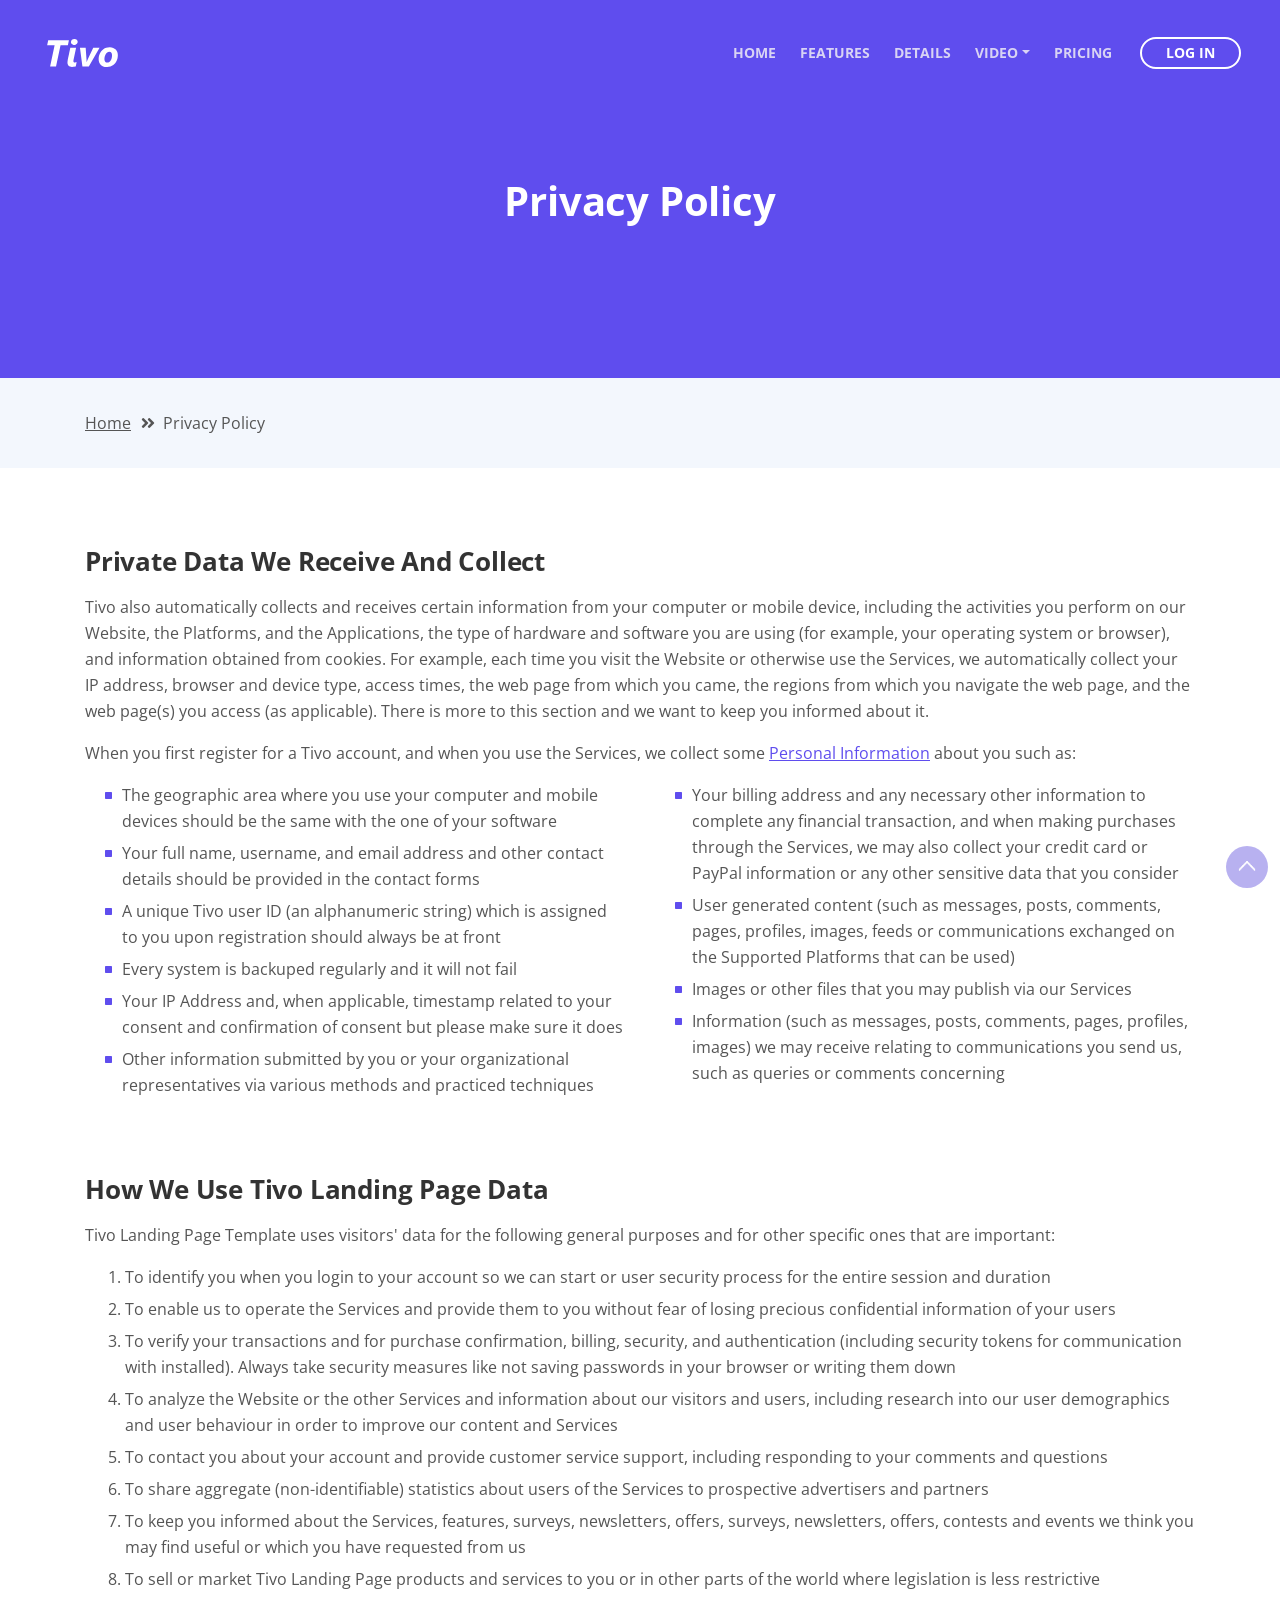
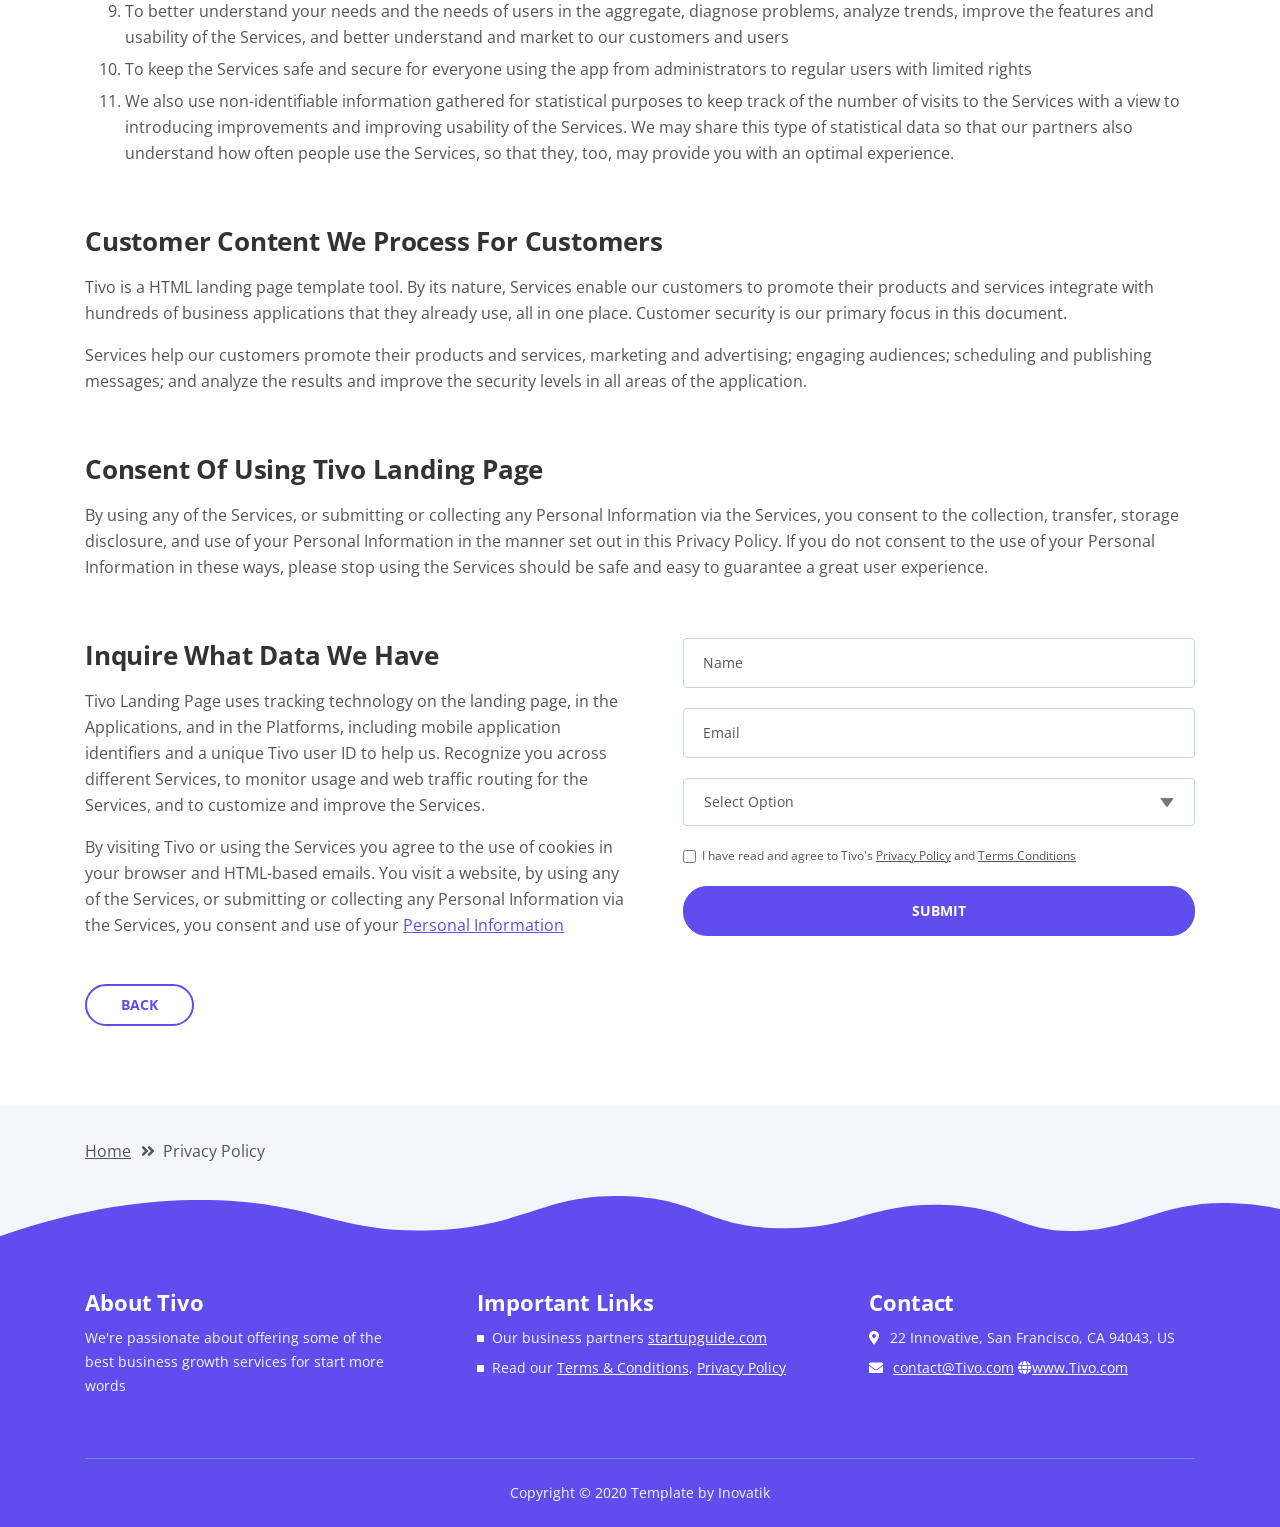
==== privacy-policy.html @ 785405b4 "download_18_12_2024_2" ====
<!DOCTYPE html>
<html lang="en">
<head>
    <meta charset="utf-8">
    <meta name="viewport" content="width=device-width, initial-scale=1, shrink-to-fit=no">
    
    <!-- SEO Meta Tags -->
    <meta name="description" content="Tivo is a HTML landing page template built with Bootstrap to help you crate engaging presentations for SaaS apps and convert visitors into users.">
    <meta name="author" content="Inovatik">

    <!-- OG Meta Tags to improve the way the post looks when you share the page on LinkedIn, Facebook, Google+ -->
	<meta property="og:site_name" content="" /> <!-- website name -->
	<meta property="og:site" content="" /> <!-- website link -->
	<meta property="og:title" content=""/> <!-- title shown in the actual shared post -->
	<meta property="og:description" content="" /> <!-- description shown in the actual shared post -->
	<meta property="og:image" content="" /> <!-- image link, make sure it's jpg -->
	<meta property="og:url" content="" /> <!-- where do you want your post to link to -->
	<meta property="og:type" content="article" />

    <!-- Website Title -->
    <title>Privacy Policy - Tivo - SaaS App HTML Landing Page Template</title>
    
    <!-- Styles -->
    <link href="https://fonts.googleapis.com/css?family=Open+Sans:400,400i,700&display=swap&subset=latin-ext" rel="stylesheet">
    <link href="css/bootstrap.css" rel="stylesheet">
    <link href="css/fontawesome-all.css" rel="stylesheet">
    <link href="css/swiper.css" rel="stylesheet">
	<link href="css/magnific-popup.css" rel="stylesheet">
	<link href="css/styles.css" rel="stylesheet">
	
	<!-- Favicon  -->
    <link rel="icon" href="images/favicon.png">
</head>
<body data-spy="scroll" data-target=".fixed-top">
    
    <!-- Preloader -->
	<div class="spinner-wrapper">
        <div class="spinner">
            <div class="bounce1"></div>
            <div class="bounce2"></div>
            <div class="bounce3"></div>
        </div>
    </div>
    <!-- end of preloader -->
    

    <!-- Navigation -->
    <nav class="navbar navbar-expand-lg navbar-dark navbar-custom fixed-top">
        <div class="container">

            <!-- Text Logo - Use this if you don't have a graphic logo -->
            <!-- <a class="navbar-brand logo-text page-scroll" href="index.html">Tivo</a> -->

            <!-- Image Logo -->
            <a class="navbar-brand logo-image" href="index.html"><img src="images/logo.svg" alt="alternative"></a> 
            
            <!-- Mobile Menu Toggle Button -->
            <button class="navbar-toggler" type="button" data-toggle="collapse" data-target="#navbarsExampleDefault" aria-controls="navbarsExampleDefault" aria-expanded="false" aria-label="Toggle navigation">
                <span class="navbar-toggler-awesome fas fa-bars"></span>
                <span class="navbar-toggler-awesome fas fa-times"></span>
            </button>
            <!-- end of mobile menu toggle button -->

            <div class="collapse navbar-collapse" id="navbarsExampleDefault">
                <ul class="navbar-nav ml-auto">
                    <li class="nav-item">
                        <a class="nav-link page-scroll" href="index.html#header">HOME <span class="sr-only">(current)</span></a>
                    </li>
                    <li class="nav-item">
                        <a class="nav-link page-scroll" href="index.html#features">FEATURES</a>
                    </li>
                    <li class="nav-item">
                        <a class="nav-link page-scroll" href="index.html#details">DETAILS</a>
                    </li>

                    <!-- Dropdown Menu -->          
                    <li class="nav-item dropdown">
                        <a class="nav-link dropdown-toggle page-scroll" href="index.html#video" id="navbarDropdown" role="button" aria-haspopup="true" aria-expanded="false">VIDEO</a>
                        <div class="dropdown-menu" aria-labelledby="navbarDropdown">
                            <a class="dropdown-item" href="article-details.html"><span class="item-text">ARTICLE DETAILS</span></a>
                            <div class="dropdown-items-divide-hr"></div>
                            <a class="dropdown-item" href="terms-conditions.html"><span class="item-text">TERMS CONDITIONS</span></a>
                            <div class="dropdown-items-divide-hr"></div>
                            <a class="dropdown-item" href="privacy-policy.html"><span class="item-text">PRIVACY POLICY</span></a>
                        </div>
                    </li>
                    <!-- end of dropdown menu -->

                    <li class="nav-item">
                        <a class="nav-link page-scroll" href="index.html#pricing">PRICING</a>
                    </li>
                </ul>
                <span class="nav-item">
                    <a class="btn-outline-sm" href="log-in.html">LOG IN</a>
                </span>
            </div>
        </div> <!-- end of container -->
    </nav> <!-- end of navbar -->
    <!-- end of navigation -->


    <!-- Header -->
    <header id="header" class="ex-header">
        <div class="container">
            <div class="row">
                <div class="col-md-12">
                    <h1>Privacy Policy</h1>
                </div> <!-- end of col -->
            </div> <!-- end of row -->
        </div> <!-- end of container -->
    </header> <!-- end of ex-header -->
    <!-- end of header -->


    <!-- Breadcrumbs -->
    <div class="ex-basic-1">
        <div class="container">
            <div class="row">
                <div class="col-lg-12">
                    <div class="breadcrumbs">
                        <a href="index.html">Home</a><i class="fa fa-angle-double-right"></i><span>Privacy Policy</span>
                    </div> <!-- end of breadcrumbs -->
                </div> <!-- end of col -->
            </div> <!-- end of row -->
        </div> <!-- end of container -->
    </div> <!-- end of ex-basic-1 -->
    <!-- end of breadcrumbs -->


    <!-- Privacy Content -->
    <div class="ex-basic-2">
        <div class="container">
            <div class="row">
                <div class="col-lg-12">
                    <div class="text-container">
                        <h3>Private Data We Receive And Collect</h3>
                        <p>Tivo also automatically collects and receives certain information from your computer or mobile device, including the activities you perform on our Website, the Platforms, and the Applications, the type of hardware and software you are using (for example, your operating system or browser), and information obtained from cookies. For example, each time you visit the Website or otherwise use the Services, we automatically collect your IP address, browser and device type, access times, the web page from which you came, the regions from which you navigate the web page, and the web page(s) you access (as applicable). There is more to this section and we want to keep you informed about it.</p>
                        <p>When you first register for a Tivo account, and when you use the Services, we collect some <a class="blue" href="#your-link">Personal Information</a> about you such as:</p>
                        <div class="row">
                            <div class="col-md-6">
                                <ul class="list-unstyled li-space-lg indent">
                                    <li class="media">
                                        <i class="fas fa-square"></i>
                                        <div class="media-body">The geographic area where you use your computer and mobile devices should be the same with the one of your software</div>
                                    </li>
                                    <li class="media">
                                        <i class="fas fa-square"></i>
                                        <div class="media-body">Your full name, username, and email address and other contact details should be provided in the contact forms</div>
                                    </li>
                                    <li class="media">
                                        <i class="fas fa-square"></i>
                                        <div class="media-body">A unique Tivo user ID (an alphanumeric string) which is assigned to you upon registration should always be at front</div>
                                    </li>
                                    <li class="media">
                                        <i class="fas fa-square"></i>
                                        <div class="media-body">Every system is backuped regularly and it will not fail</div>
                                    </li>
                                    <li class="media">
                                        <i class="fas fa-square"></i>
                                        <div class="media-body">Your IP Address and, when applicable, timestamp related to your consent and confirmation of consent but please make sure it does</div>
                                    </li>
                                    <li class="media">
                                        <i class="fas fa-square"></i>
                                        <div class="media-body">Other information submitted by you or your organizational representatives via various methods and practiced techniques</div>
                                    </li>
                                </ul>
                            </div> <!-- end of col -->

                            <div class="col-md-6">
                                <ul class="list-unstyled li-space-lg indent">
                                    <li class="media">
                                        <i class="fas fa-square"></i>
                                        <div class="media-body">Your billing address and any necessary other information to complete any financial transaction, and when making purchases through the Services, we may also collect your credit card or PayPal information or any other sensitive data that you consider</div>
                                    </li>
                                    <li class="media">
                                        <i class="fas fa-square"></i>
                                        <div class="media-body">User generated content (such as messages, posts, comments, pages, profiles, images, feeds or communications exchanged on the Supported Platforms that can be used)</div>
                                    </li>
                                    <li class="media">
                                        <i class="fas fa-square"></i>
                                        <div class="media-body">Images or other files that you may publish via our Services</div>
                                    </li>
                                    <li class="media">
                                        <i class="fas fa-square"></i>
                                        <div class="media-body">Information (such as messages, posts, comments, pages, profiles, images) we may receive relating to communications you send us, such as queries or comments concerning</div>
                                    </li>
                                </ul>
                            </div> <!-- end of col -->
                        </div> <!-- end of row -->
                    </div> <!-- end of text-container-->
                    
                    <div class="text-container">
                        <h3>How We Use Tivo Landing Page Data</h3>
                        <p>Tivo Landing Page Template uses visitors' data for the following general purposes and for other specific ones that are important:</p>
                        <ol class="li-space-lg">
                            <li>To identify you when you login to your account so we can start or user security process for the entire session and duration</li>
                            <li>To enable us to operate the Services and provide them to you without fear of losing precious confidential information of your users</li>
                            <li>To verify your transactions and for purchase confirmation, billing, security, and authentication (including security tokens for communication with installed). Always take security measures like not saving passwords in your browser or writing them down</li>
                            <li>To analyze the Website or the other Services and information about our visitors and users, including research into our user demographics and user behaviour in order to improve our content and Services</li>
                            <li>To contact you about your account and provide customer service support, including responding to your comments and questions</li>
                            <li>To share aggregate (non-identifiable) statistics about users of the Services to prospective advertisers and partners</li>
                            <li>To keep you informed about the Services, features, surveys, newsletters, offers, surveys, newsletters, offers, contests and events we think you may find useful or which you have requested from us</li>
                            <li>To sell or market Tivo Landing Page products and services to you or in other parts of the world where legislation is less restrictive</li>
                            <li>To better understand your needs and the needs of users in the aggregate, diagnose problems, analyze trends, improve the features and usability of the Services, and better understand and market to our customers and users</li>
                            <li>To keep the Services safe and secure for everyone using the app from administrators to regular users with limited rights</li>
                            <li>We also use non-identifiable information gathered for statistical purposes to keep track of the number of visits to the Services with a view to introducing improvements and improving usability of the Services. We may share this type of statistical data so that our partners also understand how often people use the Services, so that they, too, may provide you with an optimal experience.</li>
                        </ol>
                    </div> <!-- end of text-container -->

                    <div class="text-container">
                        <h3>Customer Content We Process For Customers</h3>
                        <p>Tivo is a HTML landing page template tool. By its nature, Services enable our customers to promote their products and services integrate with hundreds of business applications that they already use, all in one place. Customer security is our primary focus in this document.</p>
                        <p>Services help our customers promote their products and services, marketing and advertising; engaging audiences; scheduling and publishing messages; and analyze the results and improve the security levels in all areas of the application.</p>
                    </div> <!-- end of text container -->

                    <div class="text-container">
                        <h3>Consent Of Using Tivo Landing Page</h3>
					    <p>By using any of the Services, or submitting or collecting any Personal Information via the Services, you consent to the collection, transfer, storage disclosure, and use of your Personal Information in the manner set out in this Privacy Policy. If you do not consent to the use of your Personal Information in these ways, please stop using the Services should be safe and easy to guarantee a great user experience.</p>
                    </div> <!-- end of text-container -->
                                       
                    <div class="row">
                        <div class="col-md-6">
                            <div class="text-container last">
                                <h3>Inquire What Data We Have</h3>
                                <p>Tivo Landing Page uses tracking technology on the landing page, in the Applications, and in the Platforms, including mobile application identifiers and a unique Tivo user ID to help us. Recognize you across different Services, to monitor usage and web traffic routing for the Services, and to customize and improve the Services.</p>
                                <p>By visiting Tivo or using the Services you agree to the use of cookies in your browser and HTML-based emails. You visit a website, by using any of the Services, or submitting or collecting any Personal Information via the Services, you consent and use of your <a class="blue" href="#your-link">Personal Information</a></p>
                            </div> <!-- end of text container -->
                        </div> <!-- end of col-->
                        <div class="col-md-6">

                            <!-- Privacy Form -->
                            <div class="form-container">
                                <form id="privacyForm" data-toggle="validator" data-focus="false">
                                    <div class="form-group">
                                        <input type="text" class="form-control-input" id="pname" required>
                                        <label class="label-control" for="pname">Name</label>
                                        <div class="help-block with-errors"></div>
                                    </div>
                                    <div class="form-group">
                                        <input type="email" class="form-control-input" id="pemail" required>
                                        <label class="label-control" for="pemail">Email</label>
                                        <div class="help-block with-errors"></div>
                                    </div>
                                    <div class="form-group">
                                        <select class="form-control-select" id="pselect" required>
                                            <option class="select-option" value="" disabled selected>Select Option</option>
                                            <option class="select-option" value="Delete data">Delete my data</option>
                                            <option class="select-option" value="Show me data">Show me my data</option>
                                        </select>
                                        <div class="help-block with-errors"></div>
                                    </div>
                                    <div class="form-group checkbox">
                                        <input type="checkbox" id="pterms" value="Agreed-to-Terms" required>I have read and agree to Tivo's <a href="privacy-policy.html">Privacy Policy</a> and <a href="terms-conditions.html">Terms Conditions</a>
                                        <div class="help-block with-errors"></div>
                                    </div>
                                    <div class="form-group">
                                        <button type="submit" class="form-control-submit-button">SUBMIT</button>
                                    </div>
                                    <div class="form-message">
                                        <div id="pmsgSubmit" class="h3 text-center hidden"></div>
                                    </div>
                                </form>
                            </div> <!-- end of form container -->
                            <!-- end of privacy form -->

                        </div> <!-- end of col--> 
                    </div> <!-- end of row -->
                    <a class="btn-outline-reg" href="index.html">BACK</a>
                </div> <!-- end of col-->
            </div> <!-- end of row -->
        </div> <!-- end of container -->
    </div> <!-- end of ex-basic-2 -->
    <!-- end of privacy content -->


    <!-- Breadcrumbs -->
    <div class="ex-basic-1">
        <div class="container">
            <div class="row">
                <div class="col-lg-12">
                    <div class="breadcrumbs">
                        <a href="index.html">Home</a><i class="fa fa-angle-double-right"></i><span>Privacy Policy</span>
                    </div> <!-- end of breadcrumbs -->
                </div> <!-- end of col -->
            </div> <!-- end of row -->
        </div> <!-- end of container -->
    </div> <!-- end of ex-basic-1 -->
    <!-- end of breadcrumbs -->

    
    <!-- Footer -->
    <svg class="ex-footer-frame" data-name="Layer 2" xmlns="http://www.w3.org/2000/svg" preserveAspectRatio="none" viewBox="0 0 1920 79"><defs><style>.cls-2{fill:#5f4def;}</style></defs><title>footer-frame</title><path class="cls-2" d="M0,72.427C143,12.138,255.5,4.577,328.644,7.943c147.721,6.8,183.881,60.242,320.83,53.737,143-6.793,167.826-68.128,293-60.9,109.095,6.3,115.68,54.364,225.251,57.319,113.58,3.064,138.8-47.711,251.189-41.8,104.012,5.474,109.713,50.4,197.369,46.572,89.549-3.91,124.375-52.563,227.622-50.155A338.646,338.646,0,0,1,1920,23.467V79.75H0V72.427Z" transform="translate(0 -0.188)"/></svg>
    <div class="footer">
        <div class="container">
            <div class="row">
                <div class="col-md-4">
                    <div class="footer-col first">
                        <h4>About Tivo</h4>
                        <p class="p-small">We're passionate about offering some of the best business growth services for start more words</p>
                    </div>
                </div> <!-- end of col -->
                <div class="col-md-4">
                    <div class="footer-col middle">
                        <h4>Important Links</h4>
                        <ul class="list-unstyled li-space-lg p-small">
                            <li class="media">
                                <i class="fas fa-square"></i>
                                <div class="media-body">Our business partners <a class="white" href="#your-link">startupguide.com</a></div>
                            </li>
                            <li class="media">
                                <i class="fas fa-square"></i>
                                <div class="media-body">Read our <a class="white" href="terms-conditions.html">Terms & Conditions</a>, <a class="white" href="privacy-policy.html">Privacy Policy</a></div>
                            </li>
                        </ul>
                    </div>
                </div> <!-- end of col -->
                <div class="col-md-4">
                    <div class="footer-col last">
                        <h4>Contact</h4>
                        <ul class="list-unstyled li-space-lg p-small">
                            <li class="media">
                                <i class="fas fa-map-marker-alt"></i>
                                <div class="media-body">22 Innovative, San Francisco, CA 94043, US</div>
                            </li>
                            <li class="media">
                                <i class="fas fa-envelope"></i>
                                <div class="media-body"><a class="white" href="mailto:contact@Tivo.com">contact@Tivo.com</a> <i class="fas fa-globe"></i><a class="white" href="#your-link">www.Tivo.com</a></div>
                            </li>
                        </ul>
                    </div> 
                </div> <!-- end of col -->
            </div> <!-- end of row -->
        </div> <!-- end of container -->
    </div> <!-- end of footer -->  
    <!-- end of footer -->


    <!-- Copyright -->
    <div class="copyright">
        <div class="container">
            <div class="row">
                <div class="col-lg-12">
                    <p class="p-small">Copyright © 2020 <a href="https://inovatik.com">Template by Inovatik</a></p>
                </div> <!-- end of col -->
            </div> <!-- enf of row -->
        </div> <!-- end of container -->
    </div> <!-- end of copyright --> 
    <!-- end of copyright -->
    
    	
    <!-- Scripts -->
    <script src="js/jquery.min.js"></script> <!-- jQuery for Bootstrap's JavaScript plugins -->
    <script src="js/popper.min.js"></script> <!-- Popper tooltip library for Bootstrap -->
    <script src="js/bootstrap.min.js"></script> <!-- Bootstrap framework -->
    <script src="js/jquery.easing.min.js"></script> <!-- jQuery Easing for smooth scrolling between anchors -->
    <script src="js/swiper.min.js"></script> <!-- Swiper for image and text sliders -->
    <script src="js/jquery.magnific-popup.js"></script> <!-- Magnific Popup for lightboxes -->
    <script src="js/validator.min.js"></script> <!-- Validator.js - Bootstrap plugin that validates forms -->
    <script src="js/scripts.js"></script> <!-- Custom scripts -->
</body>
</html>
---- css/styles.css ----
/* Template: Tivo - SaaS App HTML Landing Page Template
   Author: Inovatik
   Created: Sep 2019
   Description: Master CSS file
*/

/*****************************************
Table Of Contents:

01. General Styles
02. Preloader
03. Navigation
04. Header
05. Customers
06. Description
07. Features
08. Features Lightboxes
09. Details
10. Video
11. Pricing
12. Testimonials
13. Newsletter
14. Footer
15. Copyright
16. Back To Top Button
17. Extra Pages
18. Sign Up and Log In Pages
19. Media Queries
******************************************/

/*****************************************
Colors:
- Backgrounds, buttons, bullets, icons - blue #5f4dee
- Backgrounds, light button, light body text - light gray #f3f7fd
- Headings text - black #333
- Body text - dark gray #555
******************************************/


/******************************/
/*     01. General Styles     */
/******************************/
body,
html {
    width: 100%;
	height: 100%;
}

body, p {
	color: #555; 
	font: 400 1rem/1.625rem "Open Sans", sans-serif;;
}

.p-large {
	font: 400 1.125rem/1.75rem "Open Sans", sans-serif;
}

.p-small {
	font: 400 0.875rem/1.5rem "Open Sans", sans-serif;
}

h1 {
	color: #333;
	font: 700 2.5rem/3.125rem "Open Sans", sans-serif;
	letter-spacing: -0.2px;
}

h2 {
	color: #333;
	font: 700 2rem/2.625rem "Open Sans", sans-serif;
	letter-spacing: -0.2px;
}

h3 {
	color: #333;
	font: 700 1.625rem/2.125rem "Open Sans", sans-serif;
	letter-spacing: -0.2px;
}

h4 {
	color: #333;
	font: 700 1.375rem/1.75rem "Open Sans", sans-serif;
	letter-spacing: -0.1px;
}

h5 {
	color: #333;
	font: 700 1.125rem/1.5rem "Open Sans", sans-serif;
	letter-spacing: -0.1px;
}

h6 {
	color: #333;
	font: 700 1rem/1.375rem "Open Sans", sans-serif;
	letter-spacing: -0.1px;
}

.above-heading {
	color: #5f4dee;
	font: 700 0.75rem/0.875rem "Open Sans", sans-serif;
	text-align: center;
}

.p-heading {
	margin-bottom: 3.25rem;
}

.testimonial-text {
	font: italic 400 1rem/1.625rem "Open Sans", sans-serif;
}

.testimonial-author {
	font: 700 1rem/1.625rem "Open Sans", sans-serif;
	letter-spacing: -0.1px;
}

.li-space-lg li {
	margin-bottom: 0.375rem;
}

.indent {
	padding-left: 1.25rem;
}

a {
	color: #555;
	text-decoration: underline;
}

a:hover {
	color: #555;
	text-decoration: underline;
}

a.white {
	color: #fff;
}

.decorative-line {
	display: block;
	width: 5rem;
	height: 0.5rem;
	margin-right: auto;
	margin-left: auto;
}

.blue {
	color: #5f4dee;
}

.btn-solid-reg {
	display: inline-block;
	padding: 1.1875rem 2.125rem 1.1875rem 2.125rem;
	border: 0.125rem solid #5f4dee;
	border-radius: 2rem;
	background-color: #5f4dee;
	color: #fff;
	font: 700 0.875rem/0 "Open Sans", sans-serif;
	text-decoration: none;
	transition: all 0.2s;
}

.btn-solid-reg:hover {
	background-color: transparent;
	color: #5f4dee;
	text-decoration: none;
}

.btn-solid-lg {
	display: inline-block;
	padding: 1.375rem 2.625rem 1.375rem 2.625rem;
	border: 0.125rem solid #5f4dee;
	border-radius: 2rem;
	background-color: #5f4dee;
	color: #fff;
	font: 700 0.875rem/0 "Open Sans", sans-serif;
	text-decoration: none;
	transition: all 0.2s;
}

.btn-solid-lg:hover {
	background-color: transparent;
	color: #5f4dee;
	text-decoration: none;
}

.btn-outline-reg {
	display: inline-block;
	padding: 1.1875rem 2.125rem 1.1875rem 2.125rem;
	border: 0.125rem solid #5f4dee;
	border-radius: 2rem;
	background-color: transparent;
	color: #5f4dee;
	font: 700 0.875rem/0 "Open Sans", sans-serif;
	text-decoration: none;
	transition: all 0.2s;
}

.btn-outline-reg:hover {
	background-color: #5f4dee;
	color: #fff;
	text-decoration: none;
}

.btn-outline-lg {
	display: inline-block;
	padding: 1.375rem 2.625rem 1.375rem 2.625rem;
	border: 0.125rem solid #5f4dee;
	border-radius: 2rem;
	background-color: transparent;
	color: #5f4dee;
	font: 700 0.875rem/0 "Open Sans", sans-serif;
	text-decoration: none;
	transition: all 0.2s;
}

.btn-outline-lg:hover {
	background-color: #5f4dee;
	color: #fff;
	text-decoration: none;
}

.btn-outline-sm {
	display: inline-block;
	padding: 0.875rem 1.5rem 0.875rem 1.5rem;
	border: 0.125rem solid #5f4dee;
	border-radius: 2rem;
	background-color: transparent;
	color: #5f4dee;
	font: 700 0.875rem/0 "Open Sans", sans-serif;
	text-decoration: none;
	transition: all 0.2s;
}

.btn-outline-sm:hover {
	background-color: #5f4dee;
	color: #fff;
	text-decoration: none;
}

.form-group {
	position: relative;
	margin-bottom: 1.25rem;
}

.form-group.has-error.has-danger {
	margin-bottom: 0.625rem;
}

.form-group.has-error.has-danger .help-block.with-errors ul {
	margin-top: 0.375rem;
}

.label-control {
	position: absolute;
	top: 0.87rem;
	left: 1.25rem;
	color: #555;
	opacity: 1;
	font: 400 0.875rem/1.375rem "Open Sans", sans-serif;
	cursor: text;
	transition: all 0.2s ease;
}

/* IE10+ hack to solve lower label text position compared to the rest of the browsers */
@media screen and (-ms-high-contrast: active), screen and (-ms-high-contrast: none) {  
	.label-control {
		top: 0.9375rem;
	}
}

.form-control-input:focus + .label-control,
.form-control-input.notEmpty + .label-control,
.form-control-textarea:focus + .label-control,
.form-control-textarea.notEmpty + .label-control {
	top: 0.125rem;
	opacity: 1;
	font-size: 0.75rem;
	font-weight: 700;
}

.form-control-input,
.form-control-select {
	display: block; /* needed for proper display of the label in Firefox, IE, Edge */
	width: 100%;
	padding-top: 1.0625rem;
	padding-bottom: 0.0625rem;
	padding-left: 1.25rem;
	border: 1px solid #c4d8dc;
	border-radius: 0.25rem;
	background-color: #fff;
	color: #555;
	font: 400 0.875rem/1.875rem "Open Sans", sans-serif;
	transition: all 0.2s;
	-webkit-appearance: none; /* removes inner shadow on form inputs on ios safari */
}

.form-control-select {
	padding-top: 0.5rem;
	padding-bottom: 0.5rem;
	height: 3rem;
}

/* IE10+ hack to solve lower label text position compared to the rest of the browsers */
@media screen and (-ms-high-contrast: active), screen and (-ms-high-contrast: none) {  
	.form-control-input {
		padding-top: 1.25rem;
		padding-bottom: 0.75rem;
		line-height: 1.75rem;
	}

	.form-control-select {
		padding-top: 0.875rem;
		padding-bottom: 0.75rem;
		height: 3.125rem;
		line-height: 2.125rem;
	}
}

select {
    /* you should keep these first rules in place to maintain cross-browser behavior */
    -webkit-appearance: none;
	-moz-appearance: none;
	-ms-appearance: none;
    -o-appearance: none;
    appearance: none;
    background-image: url('../images/down-arrow.png');
    background-position: 96% 50%;
    background-repeat: no-repeat;
    outline: none;
}

select::-ms-expand {
    display: none; /* removes the ugly default down arrow on select form field in IE11 */
}

.form-control-textarea {
	display: block; /* used to eliminate a bottom gap difference between Chrome and IE/FF */
	width: 100%;
	height: 8rem; /* used instead of html rows to normalize height between Chrome and IE/FF */
	padding-top: 1.25rem;
	padding-left: 1.3125rem;
	border: 1px solid #c4d8dc;
	border-radius: 0.25rem;
	background-color: #fff;
	color: #555;
	font: 400 0.875rem/1.75rem "Open Sans", sans-serif;
	transition: all 0.2s;
}

.form-control-input:focus,
.form-control-select:focus,
.form-control-textarea:focus {
	border: 1px solid #a1a1a1;
	outline: none; /* Removes blue border on focus */
}

.form-control-input:hover,
.form-control-select:hover,
.form-control-textarea:hover {
	border: 1px solid #a1a1a1;
}

.checkbox {
	font: 400 0.75rem/1.25rem "Open Sans", sans-serif;
}

input[type='checkbox'] {
	vertical-align: -15%;
	margin-right: 0.375rem;
}

/* IE10+ hack to raise checkbox field position compared to the rest of the browsers */
@media screen and (-ms-high-contrast: active), screen and (-ms-high-contrast: none) {  
	input[type='checkbox'] {
		vertical-align: -9%;
	}
}

.form-control-submit-button {
	display: inline-block;
	width: 100%;
	height: 3.125rem;
	border: 1px solid #5f4dee;
	border-radius: 1.5rem;
	background-color: #5f4dee;
	color: #fff;
	font: 700 0.875rem/0 "Open Sans", sans-serif;
	cursor: pointer;
	transition: all 0.2s;
}

.form-control-submit-button:hover {
	background-color: transparent;
	color: #5f4dee;
}

/* Form Success And Error Message Formatting */
#smsgSubmit.h3.text-center.tada.animated,
#lmsgSubmit.h3.text-center.tada.animated,
#nmsgSubmit.h3.text-center.tada.animated,
#pmsgSubmit.h3.text-center.tada.animated,
#smsgSubmit.h3.text-center,
#lmsgSubmit.h3.text-center,
#nmsgSubmit.h3.text-center,
#pmsgSubmit.h3.text-center {
	display: block;
	margin-bottom: 0;
	color: #555;
	font-size: 1.125rem;
	line-height: 1rem;
}

.help-block.with-errors .list-unstyled {
	color: #555;
	font-size: 0.75rem;
	line-height: 1.125rem;
	text-align: left;
}

.help-block.with-errors ul {
	margin-bottom: 0;
}
/* end of form success and error message formatting */

/* Form Success And Error Message Animation - Animate.css */
@-webkit-keyframes tada {
	from {
		-webkit-transform: scale3d(1, 1, 1);
		-ms-transform: scale3d(1, 1, 1);
		transform: scale3d(1, 1, 1);
	}
	10%, 20% {
		-webkit-transform: scale3d(.9, .9, .9) rotate3d(0, 0, 1, -3deg);
		-ms-transform: scale3d(.9, .9, .9) rotate3d(0, 0, 1, -3deg);
		transform: scale3d(.9, .9, .9) rotate3d(0, 0, 1, -3deg);
	}
	30%, 50%, 70%, 90% {
		-webkit-transform: scale3d(1.1, 1.1, 1.1) rotate3d(0, 0, 1, 3deg);
		-ms-transform: scale3d(1.1, 1.1, 1.1) rotate3d(0, 0, 1, 3deg);
		transform: scale3d(1.1, 1.1, 1.1) rotate3d(0, 0, 1, 3deg);
	}
	40%, 60%, 80% {
		-webkit-transform: scale3d(1.1, 1.1, 1.1) rotate3d(0, 0, 1, -3deg);
		-ms-transform: scale3d(1.1, 1.1, 1.1) rotate3d(0, 0, 1, -3deg);
		transform: scale3d(1.1, 1.1, 1.1) rotate3d(0, 0, 1, -3deg);
	}
	to {
		-webkit-transform: scale3d(1, 1, 1);
		-ms-transform: scale3d(1, 1, 1);
		transform: scale3d(1, 1, 1);
	}
}

@keyframes tada {
	from {
		-webkit-transform: scale3d(1, 1, 1);
		-ms-transform: scale3d(1, 1, 1);
		transform: scale3d(1, 1, 1);
	}
	10%, 20% {
		-webkit-transform: scale3d(.9, .9, .9) rotate3d(0, 0, 1, -3deg);
		-ms-transform: scale3d(.9, .9, .9) rotate3d(0, 0, 1, -3deg);
		transform: scale3d(.9, .9, .9) rotate3d(0, 0, 1, -3deg);
	}
	30%, 50%, 70%, 90% {
		-webkit-transform: scale3d(1.1, 1.1, 1.1) rotate3d(0, 0, 1, 3deg);
		-ms-transform: scale3d(1.1, 1.1, 1.1) rotate3d(0, 0, 1, 3deg);
		transform: scale3d(1.1, 1.1, 1.1) rotate3d(0, 0, 1, 3deg);
	}
	40%, 60%, 80% {
		-webkit-transform: scale3d(1.1, 1.1, 1.1) rotate3d(0, 0, 1, -3deg);
		-ms-transform: scale3d(1.1, 1.1, 1.1) rotate3d(0, 0, 1, -3deg);
		transform: scale3d(1.1, 1.1, 1.1) rotate3d(0, 0, 1, -3deg);
	}
	to {
		-webkit-transform: scale3d(1, 1, 1);
		-ms-transform: scale3d(1, 1, 1);
		transform: scale3d(1, 1, 1);
	}
}

.tada {
	-webkit-animation-name: tada;
	animation-name: tada;
}

.animated {
	-webkit-animation-duration: 1s;
	animation-duration: 1s;
	-webkit-animation-fill-mode: both;
	animation-fill-mode: both;
}
/* end of form success and error message animation - Animate.css */

/* Fade-move Animation For Details Lightbox - Magnific Popup */
/* at start */
.my-mfp-slide-bottom .zoom-anim-dialog {
	opacity: 0;
	transition: all 0.2s ease-out;
	-webkit-transform: translateY(-1.25rem) perspective(37.5rem) rotateX(10deg);
	-ms-transform: translateY(-1.25rem) perspective(37.5rem) rotateX(10deg);
	transform: translateY(-1.25rem) perspective(37.5rem) rotateX(10deg);
}

/* animate in */
.my-mfp-slide-bottom.mfp-ready .zoom-anim-dialog {
	opacity: 1;
	-webkit-transform: translateY(0) perspective(37.5rem) rotateX(0); 
	-ms-transform: translateY(0) perspective(37.5rem) rotateX(0); 
	transform: translateY(0) perspective(37.5rem) rotateX(0); 
}

/* animate out */
.my-mfp-slide-bottom.mfp-removing .zoom-anim-dialog {
	opacity: 0;
	-webkit-transform: translateY(-0.625rem) perspective(37.5rem) rotateX(10deg); 
	-ms-transform: translateY(-0.625rem) perspective(37.5rem) rotateX(10deg); 
	transform: translateY(-0.625rem) perspective(37.5rem) rotateX(10deg); 
}

/* dark overlay, start state */
.my-mfp-slide-bottom.mfp-bg {
	opacity: 0;
	transition: opacity 0.2s ease-out;
}

/* animate in */
.my-mfp-slide-bottom.mfp-ready.mfp-bg {
	opacity: 0.8;
}
/* animate out */
.my-mfp-slide-bottom.mfp-removing.mfp-bg {
	opacity: 0;
}
/* end of fade-move animation for details lightbox - magnific popup */

/* Fade Animation For Image Lightbox - Magnific Popup */
@-webkit-keyframes fadeIn {
	from {
		opacity: 0;
	}
	to {
		opacity: 1;
	}
}

@keyframes fadeIn {
	from {
		opacity: 0;
	}
	to {
		opacity: 1;
	}
}

.fadeIn {
	-webkit-animation: fadeIn 0.6s;
	animation: fadeIn 0.6s;
}

@-webkit-keyframes fadeOut {
	from {
		opacity: 1;
	}
	to {
		opacity: 0;
	}
}

@keyframes fadeOut {
	from {
		opacity: 1;
	}
	to {
		opacity: 0;
	}
}

.fadeOut {
	-webkit-animation: fadeOut 0.8s;
	animation: fadeOut 0.8s;
}
/* end of fade animation for image lightbox - magnific popup */


/*************************/
/*     02. Preloader     */
/*************************/
.spinner-wrapper {
	position: fixed;
	z-index: 999999;
	top: 0;
	right: 0;
	bottom: 0;
	left: 0;
	background: #fff;
}

.spinner {
	position: absolute;
	top: 50%; /* centers the loading animation vertically one the screen */
	left: 50%; /* centers the loading animation horizontally one the screen */
	width: 3.75rem;
	height: 1.25rem;
	margin: -0.625rem 0 0 -1.875rem; /* is width and height divided by two */ 
	text-align: center;
}

.spinner > div {
	display: inline-block;
	width: 1rem;
	height: 1rem;
	border-radius: 100%;
	background-color: #5f4dee;
	-webkit-animation: sk-bouncedelay 1.4s infinite ease-in-out both;
	animation: sk-bouncedelay 1.4s infinite ease-in-out both;
}

.spinner .bounce1 {
	-webkit-animation-delay: -0.32s;
	animation-delay: -0.32s;
}

.spinner .bounce2 {
	-webkit-animation-delay: -0.16s;
	animation-delay: -0.16s;
}

@-webkit-keyframes sk-bouncedelay {
	0%, 80%, 100% { -webkit-transform: scale(0); }
	40% { -webkit-transform: scale(1.0); }
}

@keyframes sk-bouncedelay {
	0%, 80%, 100% { 
		-webkit-transform: scale(0);
		-ms-transform: scale(0);
		transform: scale(0);
	} 40% { 
		-webkit-transform: scale(1.0);
		-ms-transform: scale(1.0);
		transform: scale(1.0);
	}
}


/**************************/
/*     03. Navigation     */
/**************************/
.navbar-custom {
	background-color: #5f4dee;
	box-shadow: 0 0.0625rem 0.375rem 0 rgba(0, 0, 0, 0.1);
	font: 700 0.875rem/0.875rem "Open Sans", sans-serif;
	transition: all 0.2s;
}

.navbar-custom .container {
	max-width: 87.5rem;
}

.navbar-custom .navbar-brand.logo-image img {
    width: 4.4375rem;
	height: 1.75rem;
}

.navbar-custom .navbar-brand.logo-text {
	font: 700 2rem/1.5rem "Open Sans", sans-serif;
	color: #fff;;
	text-decoration: none;
}

.navbar-custom .navbar-nav {
	margin-top: 0.75rem;
	margin-bottom: 0.5rem;
}

.navbar-custom .nav-item .nav-link {
	padding: 0.625rem 0.75rem 0.625rem 0.75rem;
	color: #f7f5f5;
	opacity: 0.8;
	text-decoration: none;
	transition: all 0.2s ease;
}

.navbar-custom .nav-item .nav-link:hover,
.navbar-custom .nav-item .nav-link.active {
	color: #fff;
	opacity: 1;
}

/* Dropdown Menu */
.navbar-custom .dropdown:hover > .dropdown-menu {
	display: block; /* this makes the dropdown menu stay open while hovering it */
	min-width: auto;
	animation: fadeDropdown 0.2s; /* required for the fade animation */
}

@keyframes fadeDropdown {
    0% {
        opacity: 0;
    }

    100% {
        opacity: 1;
    }
}

.navbar-custom .dropdown-toggle:focus { /* removes dropdown outline on focus */
	outline: 0;
}

.navbar-custom .dropdown-menu {
	margin-top: 0;
	border: none;
	border-radius: 0.25rem;
	background-color: #5f4dee;
}

.navbar-custom .dropdown-item {
	color: #f7f5f5;
	opacity: 0.8;
	font: 700 0.875rem/0.875rem "Open Sans", sans-serif;
	text-decoration: none;
}

.navbar-custom .dropdown-item:hover {
	background-color: #5f4dee;
	color: #fff;
	opacity: 1;
}

.navbar-custom .dropdown-items-divide-hr {
	width: 100%;
	height: 1px;
	margin: 0.75rem auto 0.725rem auto;
	border: none;
	background-color: #c4d8dc;
	opacity: 0.2;
}
/* end of dropdown menu */

.navbar-custom .nav-item .btn-outline-sm {
	margin-top: 0.25rem;
	margin-bottom: 1.375rem;
	margin-left: 0.5rem;
	border: 0.125rem solid #fff;
	color: #fff;
}

.navbar-custom .nav-item .btn-outline-sm:hover {
	background-color: #fff;
	color: #5f4dee;
}

.navbar-custom .navbar-toggler {
	padding: 0;
	border: none;
	color: #fff;
	font-size: 2rem;
}

.navbar-custom button[aria-expanded='false'] .navbar-toggler-awesome.fas.fa-times{
	display: none;
}

.navbar-custom button[aria-expanded='false'] .navbar-toggler-awesome.fas.fa-bars{
	display: inline-block;
}

.navbar-custom button[aria-expanded='true'] .navbar-toggler-awesome.fas.fa-bars{
	display: none;
}

.navbar-custom button[aria-expanded='true'] .navbar-toggler-awesome.fas.fa-times{
	display: inline-block;
	margin-right: 0.125rem;
}


/*********************/
/*    04. Header     */
/*********************/
.header {
	background-color: #5f4dee;
}

.header .header-content {
	padding-top: 8rem;
	padding-bottom: 4rem;
	text-align: center;
}

.header .text-container {
	margin-bottom: 3rem;
}

.header h1 {
	margin-bottom: 1rem;
	color: #fff;
	font-size: 2.5rem;
	line-height: 3rem;
}

.header .p-large {
	margin-bottom: 2rem;
	color: #f3f7fd;
}

.header .btn-solid-lg {
	margin-right: 0.5rem;
	margin-bottom: 1.125rem;
	margin-left: 0.5rem;
	border-color: #f3f7fd;
	background-color: #f3f7fd;
	color: #5f4dee;
}

.header .btn-solid-lg:hover {
	background: transparent;
	color: #f3f7fd;
}

.header .btn-outline-lg {
	border-color: #f3f7fd;
	color: #f3f7fd;
}

.header .btn-outline-lg:hover {
	background-color: #f3f7fd;
	color: #5f4dee;
}

.header-frame {
	margin-top: -1px; /* To remove white margin in FF */
	width: 100%;
	height: 2.25rem;
}


/*************************/
/*     05. Customers     */
/*************************/
.slider-1 {
	padding-top: 5rem;
	padding-bottom: 3.25rem;
}

.slider-1 .slider-container {
	text-align: center;
}


/***************************/
/*     06. Description     */
/***************************/
.cards-1 {
	padding-top: 3.25rem;
	padding-bottom: 3rem;
	text-align: center;
}

.cards-1 .h2-heading {
	margin-bottom: 3.5rem;
}

.cards-1 .card {
	max-width: 21rem;
	margin-right: auto;
	margin-bottom: 3.5rem;
	margin-left: auto;
	padding: 0;
	border: none;
}

.cards-1 .card-image {
	max-width: 16rem;
	margin-right: auto;
	margin-bottom: 2rem;
	margin-left: auto;
}

.cards-1 .card-title {
	margin-bottom: 0.5rem;
}

.cards-1 .card-body {
	padding: 0;
}


/************************/
/*     07. Features     */
/************************/
.tabs {
	padding-top: 8rem;
	padding-bottom: 8.125rem;
	background-color: #f3f7fd;
}

.tabs .h2-heading,
.tabs .p-heading {
	text-align: center;
}

.tabs .nav-tabs {
	display: block;
	margin-bottom: 2.25rem;
	border-bottom: none;
}

.tabs .nav-link {
	padding: 0.375rem 1rem 0.375rem 1rem;
	border: none;
	color: #86929b;
	font-weight: 700;
	font-size: 1.25rem;
	line-height: 1.75rem;
	text-align: center;
	text-decoration: none;
	transition: all 0.2s ease;
}

.tabs .nav-link:hover,
.tabs .nav-link.active {
	background: transparent;
	color: #5f4dee;
}

.tabs .nav-link .fas {
	margin-right: 0.625rem;
}

.tabs .image-container {
	margin-bottom: 2.75rem;
}

.tabs .list-unstyled .fas {
	color: #5f4dee;
	font-size: 0.5rem;
	line-height: 1.625rem;
}

.tabs .list-unstyled .media-body {
	margin-left: 0.625rem;
}

.tabs #tab-1 h3 {
	margin-bottom: 0.75rem;
}

.tabs #tab-1 .list-unstyled {
	margin-bottom: 1.5rem;
}

.tabs #tab-2 h3 {
	margin-bottom: 0.75rem;
}

.tabs #tab-2 .list-unstyled {
	margin-bottom: 1.5rem;
}

.tabs #tab-3 h3 {
	margin-bottom: 0.75rem;
}

.tabs #tab-3 .list-unstyled {
	margin-bottom: 1.5rem;
}


/***********************************/
/*     08. Features Lightboxes     */
/***********************************/
.lightbox-basic {
	margin: 2.5rem auto;
	padding: 2rem 1.5rem 2rem 1.5rem;
	border-radius: 0.25rem;
	background: #fff;
	text-align: left;
}

.lightbox-basic .container {
	padding-right: 0;
	padding-left: 0;
}

.lightbox-basic .image-container {
	max-width: 33.75rem;
	margin-right: auto;
	margin-bottom: 3rem;
	margin-left: auto;
}

.lightbox-basic h3 {
	margin-bottom: 0.5rem;
}

.lightbox-basic hr {
	width: 2.5rem;
	height: 0.125rem;
	margin-top: 0;
	margin-bottom: 0.875rem;
	margin-left: 0;
	border: 0;
	background-color: #5f4dee;
	text-align: left;
}

.lightbox-basic h4 {
	margin-bottom: 1rem;
}

.lightbox-basic .list-unstyled .fas {
	color:#5f4dee;
	font-size: 0.5rem;
	line-height: 1.625rem;
}

.lightbox-basic .list-unstyled .media-body {
	margin-left: 0.625rem;
}

.lightbox-basic .btn-outline-reg,
.lightbox-basic .btn-solid-reg {
	margin-top: 0.75rem;
}

/* Signup Button */
.lightbox-basic .btn-solid-reg.mfp-close {
	position: relative;
	width: auto;
	height: auto;
	color: #fff;
	opacity: 1;
}

.lightbox-basic .btn-solid-reg.mfp-close:hover {
	color: #5f4dee;
}
/* end of signup Button */

/* Back Button */
.lightbox-basic a.mfp-close.as-button {
	position: relative;
	width: auto;
	height: auto;
	margin-left: 0.375rem;
	color: #5f4dee;
	opacity: 1;
}

.lightbox-basic a.mfp-close.as-button:hover {
	color: #fff;
}
/* end of back button */

.lightbox-basic button.mfp-close.x-button {
	position: absolute;
	top: -0.125rem;
	right: -0.125rem;
	width: 2.75rem;
	height: 2.75rem;
	color: #707984;
}


/***********************/
/*     09. Details     */
/***********************/
.basic-1 {
	padding-top: 7.5rem;
	padding-bottom: 8rem;
}

.basic-1 .text-container {
	margin-bottom: 3.75rem;
}

.basic-1 .list-unstyled {
	margin-bottom: 1.375rem;
}

.basic-1 .list-unstyled .fas {
	color: #5f4dee;
	font-size: 0.5rem;
	line-height: 1.625rem;
}

.basic-1 .list-unstyled .media-body {
	margin-left: 0.625rem;
}


/*********************/
/*     10. Video     */
/*********************/
.basic-2 {
	padding-top: 8rem;
	padding-bottom: 6.75rem;
	background-color: #f3f7fd;
	text-align: center;
}

.basic-2 .image-container {
	margin-bottom: 2rem;
}

.basic-2 .image-container img {
	border-radius: 0.75rem;
}

.basic-2 .video-wrapper {
	position: relative;
}

/* Video Play Button */
.basic-2 .video-play-button {
	position: absolute;
	z-index: 10;
	top: 50%;
	left: 50%;
	display: block;
	box-sizing: content-box;
	width: 2rem;
	height: 2.75rem;
	padding: 1.125rem 1.25rem 1.125rem 1.75rem;
	border-radius: 50%;
	-webkit-transform: translateX(-50%) translateY(-50%);
	-ms-transform: translateX(-50%) translateY(-50%);
	transform: translateX(-50%) translateY(-50%);
}
  
.basic-2 .video-play-button:before {
	content: "";
	position: absolute;
	z-index: 0;
	top: 50%;
	left: 50%;
	display: block;
	width: 4.75rem;
	height: 4.75rem;
	border-radius: 50%;
	background: #5f4dee;
	animation: pulse-border 1500ms ease-out infinite;
	-webkit-transform: translateX(-50%) translateY(-50%);
	-ms-transform: translateX(-50%) translateY(-50%);
	transform: translateX(-50%) translateY(-50%);
}
  
.basic-2 .video-play-button:after {
	content: "";
	position: absolute;
	z-index: 1;
	top: 50%;
	left: 50%;
	display: block;
	width: 4.375rem;
	height: 4.375rem;
	border-radius: 50%;
	background: #5f4dee;
	transition: all 200ms;
	-webkit-transform: translateX(-50%) translateY(-50%);
	-ms-transform: translateX(-50%) translateY(-50%);
	transform: translateX(-50%) translateY(-50%);
}
  
.basic-2 .video-play-button span {
	position: relative;
	display: block;
	z-index: 3;
	top: 0.375rem;
	left: 0.25rem;
	width: 0;
	height: 0;
	border-left: 1.625rem solid #fff;
	border-top: 1rem solid transparent;
	border-bottom: 1rem solid transparent;
}
  
@keyframes pulse-border {
	0% {
		transform: translateX(-50%) translateY(-50%) translateZ(0) scale(1);
		opacity: 1;
	}
	100% {
		transform: translateX(-50%) translateY(-50%) translateZ(0) scale(1.5);
		opacity: 0;
	}
}
/* end of video play button */  

.basic-2 .p-heading {
	margin-bottom: 1rem;
}


/***********************/
/*     11. Pricing     */
/***********************/
.cards-2 {
	padding-top: 7.875rem;
	padding-bottom: 2.25rem;
	text-align: center;
}

.cards-2 .h2-heading {
	margin-bottom: 3.75rem;
}

.cards-2 .card {
	display: block;
	max-width: 19rem;
	margin-right: auto;
	margin-bottom: 3rem;
	margin-left: auto;
	border: 1px solid #ccd3df;
	border-radius: 0.375rem;
}

.cards-2 .card .card-body {
	padding: 2.5rem 2rem 2.75rem 2em;
}

.cards-2 .card .card-title {
	margin-bottom: 0.5rem;
	color: #5f4dee;
	font: 700 1.125rem/1.5rem "Open Sans", sans-serif;
}

.cards-2 .card .price .currency {
	margin-right: 0.25rem;
	color: #434c54;
	font-weight: 700;
	font-size: 1.5rem;
	vertical-align: 40%;
}

.cards-2 .card .price .value {
	color: #434c54;
	font: 700 3.25rem/3.5rem "Open Sans", sans-serif;
	text-align: center;
}

.cards-2 .card .frequency {
	font-size: 0.875rem;
}

.cards-2 .card .divider {
	height: 1px;
	margin-top: 1.75rem;
	margin-bottom: 2rem;
	border: none;
	background-color: #ccd3df;
}

.cards-2 .card .list-unstyled {
	margin-top: 1.875rem;
	margin-bottom: 1.625rem;
	text-align: left;
}

.cards-2 .card .list-unstyled .media {
	margin-bottom: 0.5rem;
}

.cards-2 .card .list-unstyled .fas {
	color: #5f4dee;
	font-size: 0.875rem;
	line-height: 1.625rem;
}

.cards-2 .card .list-unstyled .fas.fa-times {
	margin-left: 0.1875rem;
	margin-right: 0.125rem;
	color: #555;
}

.cards-2 .card .list-unstyled .media-body {
	margin-left: 0.625rem;
}


/****************************/
/*     12. Testimonials     */
/****************************/
.slider-2 {
	padding-top: 2.75rem;
	padding-bottom: 4rem;
}

.slider-2 .slider-container {
	position: relative;
}

.slider-2 .swiper-container {
	position: static;
	width: 82%;
	text-align: center;
}

.slider-2 .image-wrapper {
	width: 6rem;
	margin-right: auto;
	margin-bottom: 1rem;
	margin-left: auto;
}

.slider-2 .image-wrapper img {
	border-radius: 50%;
}

.slider-2 .testimonial-text {
	margin-bottom: 0.5rem;
}

.slider-2 .testimonial-author {
	color: #333;
}

.slider-2 .swiper-button-prev,
.slider-2 .swiper-button-next {
	width: 1.125rem;
}

.slider-2 .swiper-button-prev:focus,
.slider-2 .swiper-button-next:focus {
	/* even if you can't see it chrome you can see it on mobile device */
	outline: none;
}

.slider-2 .swiper-button-prev {
	left: -0.375rem;
	background-image: url("data:image/svg+xml;charset=utf-8,%3Csvg%20xmlns%3D'http%3A%2F%2Fwww.w3.org%2F2000%2Fsvg'%20viewBox%3D'0%200%2028%2044'%3E%3Cpath%20d%3D'M0%2C22L22%2C0l2.1%2C2.1L4.2%2C22l19.9%2C19.9L22%2C44L0%2C22L0%2C22L0%2C22z'%20fill%3D'%23505c67'%2F%3E%3C%2Fsvg%3E");
	background-size: 1.125rem 1.75rem;
}

.slider-2 .swiper-button-next {
	right: -0.375rem;
	background-image: url("data:image/svg+xml;charset=utf-8,%3Csvg%20xmlns%3D'http%3A%2F%2Fwww.w3.org%2F2000%2Fsvg'%20viewBox%3D'0%200%2028%2044'%3E%3Cpath%20d%3D'M27%2C22L27%2C22L5%2C44l-2.1-2.1L22.8%2C22L2.9%2C2.1L5%2C0L27%2C22L27%2C22z'%20fill%3D'%23505c67'%2F%3E%3C%2Fsvg%3E");
	background-size: 1.125rem 1.75rem;
}


/**************************/
/*     13. Newsletter     */
/**************************/
.form {
	padding-top: 4rem;
	padding-bottom: 6rem;
}

.form .text-container {
	margin-bottom: 3.5rem;
	padding: 3.5rem 1rem 2.5rem 1rem;
	border-radius: 0.5rem;
	background-color: #f3f7fd;
}

.form h2 {
	margin-bottom: 2.75rem;
	text-align: center;
}

.form .icon-container {
	text-align: center;
}

.form .fa-stack {
	width: 2em;
	margin-bottom: 0.75rem;
	margin-right: 0.375rem;
	font-size: 1.5rem;
}

.form .fa-stack .fa-stack-1x {
    color: #fff;
	transition: all 0.2s ease;
}

.form .fa-stack .fa-stack-2x {
	color: #5f4dee;
	transition: all 0.2s ease;
}

.form .fa-stack:hover .fa-stack-1x {
	color: #5f4dee;
}

.form .fa-stack:hover .fa-stack-2x {
    color: #f3f7fd;
}


/**********************/
/*     14. Footer     */
/**********************/
.footer-frame {
	width: 100%;
	height: 1.5rem;
}

.footer {
	padding-top: 3rem;
	padding-bottom: 0.5rem;
	background-color: #5f4dee;
}

.footer .footer-col {
	margin-bottom: 2.25rem;
}

.footer h4 {
	margin-bottom: 0.625rem;
	color: #fff;
}

.footer .list-unstyled,
.footer p {
	color: #f3f7fd;
}

.footer .footer-col.middle .list-unstyled .fas {
	color: #fff;
	font-size: 0.5rem;
	line-height: 1.5rem;
}

.footer .footer-col.middle .list-unstyled .media-body {
	margin-left: 0.5rem;
}

.footer .footer-col.last .list-unstyled .fas {
	color: #fff;
	font-size: 0.875rem;
	line-height: 1.5rem;
}

.footer .footer-col.last .list-unstyled .media-body {
	margin-left: 0.625rem;
}

.footer .footer-col.last .list-unstyled .fas.fa-globe {
}


/*************************/
/*     15. Copyright     */
/*************************/
.copyright {
	padding-top: 1rem;
	padding-bottom: 0.375rem;
	background-color: #5f4dee;
	text-align: center;
}

.copyright .p-small {
	padding-top: 1.375rem;
	border-top: 1px solid #718ad1;
	color: #f3f7fd;
}

.copyright a {
	color: #f3f7fd;
	text-decoration: none;
}


/**********************************/
/*     16. Back To Top Button     */
/**********************************/
a.back-to-top {
	position: fixed;
	z-index: 999;
	right: 0.75rem;
	bottom: 0.75rem;
	display: none;
	width: 2.625rem;
	height: 2.625rem;
	border-radius: 1.875rem;
	background: #4f3cda url("../images/up-arrow.png") no-repeat center 47%;
	background-size: 1.125rem 1.125rem;
	text-indent: -9999px;
}

a:hover.back-to-top {
	background-color: #4332c5; 
}


/***************************/
/*     17. Extra Pages     */
/***************************/
.ex-header {
	padding-top: 8rem;
	padding-bottom: 5rem;
	background-color: #5f4dee;
	text-align: center;
}

.ex-header h1 {
	color: #fff;
}

.ex-basic-1 {
	padding-top: 2rem;
	padding-bottom: 0.875rem;
	background-color: #f3f7fd;
}

.ex-basic-1 .breadcrumbs {
	margin-bottom: 1.125rem;
}

.ex-basic-1 .breadcrumbs .fa {
	margin-right: 0.5rem;
	margin-left: 0.625rem;
}

.ex-basic-2 {
	padding-top: 4.75rem;
	padding-bottom: 4rem;
}

.ex-basic-2 h3 {
	margin-bottom: 1rem;
}

.ex-basic-2 .text-container {
	margin-bottom: 3.625rem;
}

.ex-basic-2 .text-container.last {
	margin-bottom: 0;
}

.ex-basic-2 .text-container.dark {
	padding: 1.625rem 1.5rem 0.75rem 2rem;
	background-color: #f3f7fd;
}

.ex-basic-2 .image-container-large {
	margin-bottom: 4rem;
}

.ex-basic-2 .image-container-large img {
	border-radius: 0.25rem;
}

.ex-basic-2 .image-container-small img {
	border-radius: 0.25rem;
}

.ex-basic-2 .list-unstyled .fas {
	color: #5f4dee;
	font-size: 0.5rem;
	line-height: 1.625rem;
}

.ex-basic-2 .list-unstyled .media-body {
	margin-left: 0.625rem;
}

.ex-basic-2 .form-container {
	margin-top: 3rem;
}

.ex-basic-2 .btn-outline-reg {
	margin-top: 1.75rem;
}

.ex-footer-frame {
	width: 100%;
	height: 2.75rem;
	background-color: #f3f7fd;
}


/****************************************/
/*     18. Sign Up and Log In Pages     */
/****************************************/
.ex-2-header {
	padding-top: 9rem;
	background-color: #5f4dee;
	text-align: center;
	min-height: 100vh;
}

.ex-2-header h1,
.ex-2-header p {
	color: #fff;
}

.ex-2-header p {
	max-width: 24rem;
	margin-right: auto;
	margin-bottom: 2.5rem;
	margin-left: auto;
}

.ex-2-header .form-container {
	max-width: 26rem;
	margin-right: auto;
	margin-left: auto;
	padding: 2.25rem 1.25rem 1.25rem 1.25rem;
	border-radius: 0.5rem;
	background-color: #f3f7fd;
}

.ex-2-header .checkbox {
	text-align: left;
}


/*****************************/
/*     19. Media Queries     */
/*****************************/	
/* Min-width width 768px */
@media (min-width: 768px) {
	
	/* General Styles */
	.p-heading {
		width: 85%;
		margin-right: auto;
		margin-left: auto;
	}

	.h2-heading {
		width: 80%;
		margin-right: auto;
		margin-left: auto;
	}
	/* end of general styles */


	/* Header */
	.header .text-container {
		margin-bottom: 4rem;
	}

	.header h1 {
		font-size: 3.5rem;
		line-height: 4.125rem;
	}

	.header .btn-solid-lg {
		margin-bottom: 0;
		margin-left: 0;
	}

	.header-frame {
		height: 5.5rem;
	}
	/* end of header */


	/* Testimonials */
	.slider-2 .swiper-button-prev {
		width: 1.375rem;
		background-size: 1.375rem 2.125rem;
	}
	
	.slider-2 .swiper-button-next {
		width: 1.375rem;
		background-size: 1.375rem 2.125rem;
	}
	/* end of testimonials */


	/* Newsletter */
	.form .text-container {
		padding: 4rem 2.5rem 3rem 2.5rem;
	}

	.form form {
		margin-right: 4rem;
		margin-left: 4rem;
	}
	/* end of newsletter */


	/* Footer */
	.footer-frame {
		height: 5rem;
	}
	/* end of footer */


	/* Extra Pages */
	.ex-header {
		padding-top: 11rem;
		padding-bottom: 9rem;
	}

	.ex-basic-2 .text-container.dark {
		padding: 2.5rem 3rem 2rem 3rem;
	}

	.ex-basic-2 .form-container {
		margin-top: 0;
	}
	/* end of extra pages */


	/* Sign Up And Log In Pages */
	.ex-2-header {
		padding-top: 11rem;
	}

	.ex-2-header .form-container {
		padding: 2.25rem 1.75rem 1.25rem 1.75rem;
	}
	/* end of sign up and log in pages */
}
/* end of min-width width 768px */


/* Min-width width 992px */
@media (min-width: 992px) {
	
	/* Navigation */
	.navbar-custom {
		padding: 2.125rem 1.5rem 2.125rem 2rem;
        background: transparent;
		box-shadow: none;
	}

	.navbar-custom .navbar-nav {
		margin-top: 0;
		margin-bottom: 0;
	}

	.navbar-custom .nav-item .nav-link {
		padding: 0.25rem 0.75rem 0.25rem 0.75rem;
	}
	
	.navbar-custom .nav-item .nav-link:hover,
	.navbar-custom .nav-item .nav-link.active {
		opacity: 1;
	}

	.navbar-custom.top-nav-collapse {
        padding: 0.5rem 1.5rem 0.5rem 2rem;
		background-color: #5f4dee;
		box-shadow: 0 0.0625rem 0.375rem 0 rgba(0, 0, 0, 0.1);
	}

	.navbar-custom.top-nav-collapse .nav-item .nav-link:hover,
	.navbar-custom.top-nav-collapse .nav-item .nav-link.active {
		color: #fff;
	}

	.navbar-custom .dropdown-menu {
		padding-top: 1rem;
		padding-bottom: 1rem;
		border-top: 0.25rem solid rgba(0, 0, 0, 0);
		border-radius: 0.25rem;
	}

	.navbar-custom.top-nav-collapse .dropdown-menu {
		border-top: 0.25rem solid rgba(0, 0, 0, 0);
		box-shadow: 0 0.375rem 0.375rem 0 rgba(0, 0, 0, 0.02);
	}

	.navbar-custom .dropdown-item {
		padding-top: 0.25rem;
		padding-bottom: 0.25rem;
	}

	.navbar-custom .dropdown-items-divide-hr {
		width: 84%;
	}

	.navbar-custom .nav-item .btn-outline-sm {
		margin-top: 0;
		margin-bottom: 0;
		margin-left: 1rem;
	}
	/* end of navigation */


	/* General Styles */
	.p-heading {
		width: 65%;
	}

	.h2-heading {
		width: 60%;
	}
	/* end of general styles */


	/* Header */
	.header .header-content {
		text-align: left;
	}

	.header .text-container {
		margin-top: 4rem;
		margin-bottom: 0;
	}

	.header .image-container {
		position: relative;
		margin-top: 3rem;
	}
	
	.header .image-container .img-wrapper {
		position: absolute;
		display: block;
		width: 470px;
	}

	.header-frame {
		height: 8rem;
	}
	/* end of header */


	/* Description */
	.cards-1 .card {
		display: inline-block;
		width: 17rem;
		max-width: 100%;
		margin-right: 1rem;
		margin-left: 1rem;
		vertical-align: top;
	}

	.cards-1 .card-image {
		width: 9rem;
	}
	/* end of description */


	/* Features */
	.tabs .nav-tabs {
		display: flex;
		justify-content: center;
		margin-bottom: 2.75rem;
	} 

	.tabs .nav-link {
		padding-right: 1.25rem;
		padding-left: 1.25rem;
		border-bottom: 2px solid rgb(202, 202, 202);
	}
	
	.tabs .nav-link:hover,
	.tabs .nav-link.active {
		border-bottom: 2px solid #5f4dee;
	}

	.tabs .image-container {
		margin-bottom: 0;
	}
	/* end of features */


	/* Features Lightboxes */
	.lightbox-basic {
		max-width: 62.5rem;
		padding: 2.5rem 2.5rem 2.5rem 2.5rem;
	}

	.lightbox-basic .image-container {
		max-width: 100%;
		margin-right: 2rem;
		margin-bottom: 0;
		margin-left: 0.5rem;
	}
	
	.lightbox-basic h3 {
		margin-top: 0.5rem;
	}
	/* end of features lightboxes */


	/* Details */
	.basic-1 {
		padding-top: 8rem;
	}

	.basic-1 .text-container {
		margin-bottom: 0;
	}
	/* end of details */


	/* Video */
	.basic-2 .image-container {
		max-width: 53.125rem;
		margin-right: auto;
		margin-left: auto;
	}

	.basic-2 p {
		width: 65%;
		margin-right: auto;
		margin-left: auto;
	}
	/* end of video */


	/* Pricing */
	.cards-2 .card {
		display: inline-block;
		margin-right: 0.5rem;
		margin-left: 0.5rem;
		vertical-align: top;
	}
	/* end of pricing */


	/* Testimonials */
	.slider-2 .swiper-container {
		width: 92%;
		text-align: left;
	}

	.slider-2 .image-wrapper {
		float: left;
		width: 10rem;
		margin-bottom: 0;
	}

	.slider-2 .text-wrapper {
		max-width: 100%;
		margin-top: 1.25rem;
		margin-left: 13rem;
	}

	.slider-2 .swiper-button-prev {
		left: -0.75rem;
	}
	
	.slider-2 .swiper-button-next {
		right: -0.75rem;
	}
	/* end of testimonials */


	/* Newsletter */
	.form .text-container {
		width: 55rem;
		margin-right: auto;
		margin-left: auto;
		padding-top: 5rem;
		padding-bottom: 4.5rem;
	}

	.form h2 {
		margin-right: 7rem;
		margin-left: 7rem;
	}

	.form form {
		margin-right: 9rem;
		margin-left: 9rem;
	}
	/* end of newsletter */


	/* Extra Pages */
	.ex-header h1 {
		width: 80%;
		margin-right: auto;
		margin-left: auto;
	}

	.ex-basic-2 {
		padding-bottom: 5rem;
	}
	/* end of extra pages */
}
/* end of min-width width 992px */


/* Min-width width 1200px */
@media (min-width: 1200px) {
	
	/* General Styles */
	.h2-heading {
		width: 50%;
	}
	/* end of general styles */


	/* Header */
	.header .header-content {
		padding-top: 11rem;
		padding-bottom: 5rem;
	}

	.header .text-container {
		margin-top: 5.5rem;
		margin-right: 0.5rem;
	}

	.header .image-container {
		margin-top: 1rem;
		margin-left: 1.5rem;
	}

	.header .image-container .img-wrapper {
		width: 630px;
	}

	.header-frame {
		height: 9.375rem;
	}
	/* end of header */
	

	/* Customer */
	.slider-1 .slider-container {
		margin-right: 3rem;
		margin-left: 3rem;
	}
	/* end of customer */


	/* Description */
	.cards-1 .card {
		width: 18.875rem;
		margin-right: 2rem;
		margin-left: 2rem;
	}

	.cards-1 .card-image {
		width: 12.5rem;
	}
	/* end of description */


	/* Features */
	.tabs .image-container {
		margin-right: 1.5rem;
		margin-left: 1rem;
	}
	
	.tabs .text-container {
		margin-top: 1.5rem;
		margin-right: 1rem;
		margin-left: 1.5rem;
	}
	/* end of features */


	/* Details */
	.basic-1 .image-container {
		margin-right: 1rem;
		margin-left: 1.5rem;
	}
	
	.basic-1 .text-container {
		margin-top: 1rem;
		margin-right: 1.5rem;
		margin-left: 1rem;
	}

	.basic-1 h2 {
		margin-bottom: 1rem;
	}
	/* end of details */


	/* Pricing */
	.cards-2 .card {
		width: 19.375rem;
		max-width: 100%;
		margin-right: 1.75rem;
		margin-left: 1.75rem;
	}

	.cards-2 .card .card-body {
		padding-right: 2.25rem;
		padding-left: 2.25rem;
	}
	/* end of pricing */


	/* Testimonials */
	.slider-2 .slider-container {
		width: 64.125rem;
		margin-right: auto;
		margin-left: auto;
	}
	/* end of testimonials */


	/* Newsletter */
	.form .text-container {
		width: 64.75rem;
		padding-top: 6rem;
		padding-bottom: 5.5rem;
	}

	.form h2 {
		margin-right: 12rem;
		margin-left: 12rem;
	}

	.form form {
		margin-right: 15rem;
		margin-left: 15rem;
	}
	/* end of newsletter */


	/* Footer */
	.footer .footer-col.first {
		margin-right: 1.5rem;
	}

	.footer .footer-col.middle {
		margin-right: 0.75rem;
		margin-left: 0.75rem;
	}

	.footer .footer-col.last {
		margin-left: 1.5rem;
	}
	/* end of footer */


	/* Extra Pages */
	.ex-header h1 {
		width: 60%;
		margin-right: auto;
		margin-left: auto;
	}

	.ex-basic-2 .form-container {
		margin-left: 1.75rem;
	}

	.ex-basic-2 .image-container-small {
		margin-left: 1.75rem;
	}
	/* end of extra pages */
}
/* end of min-width width 1200px */


.header_img_style {
	transform: rotateZ(3deg);
	border-radius: 16px;
}
ul.main_ul_style li {
	text-align: start;
}

span.main_span_style {
	font-size: 12px;
}
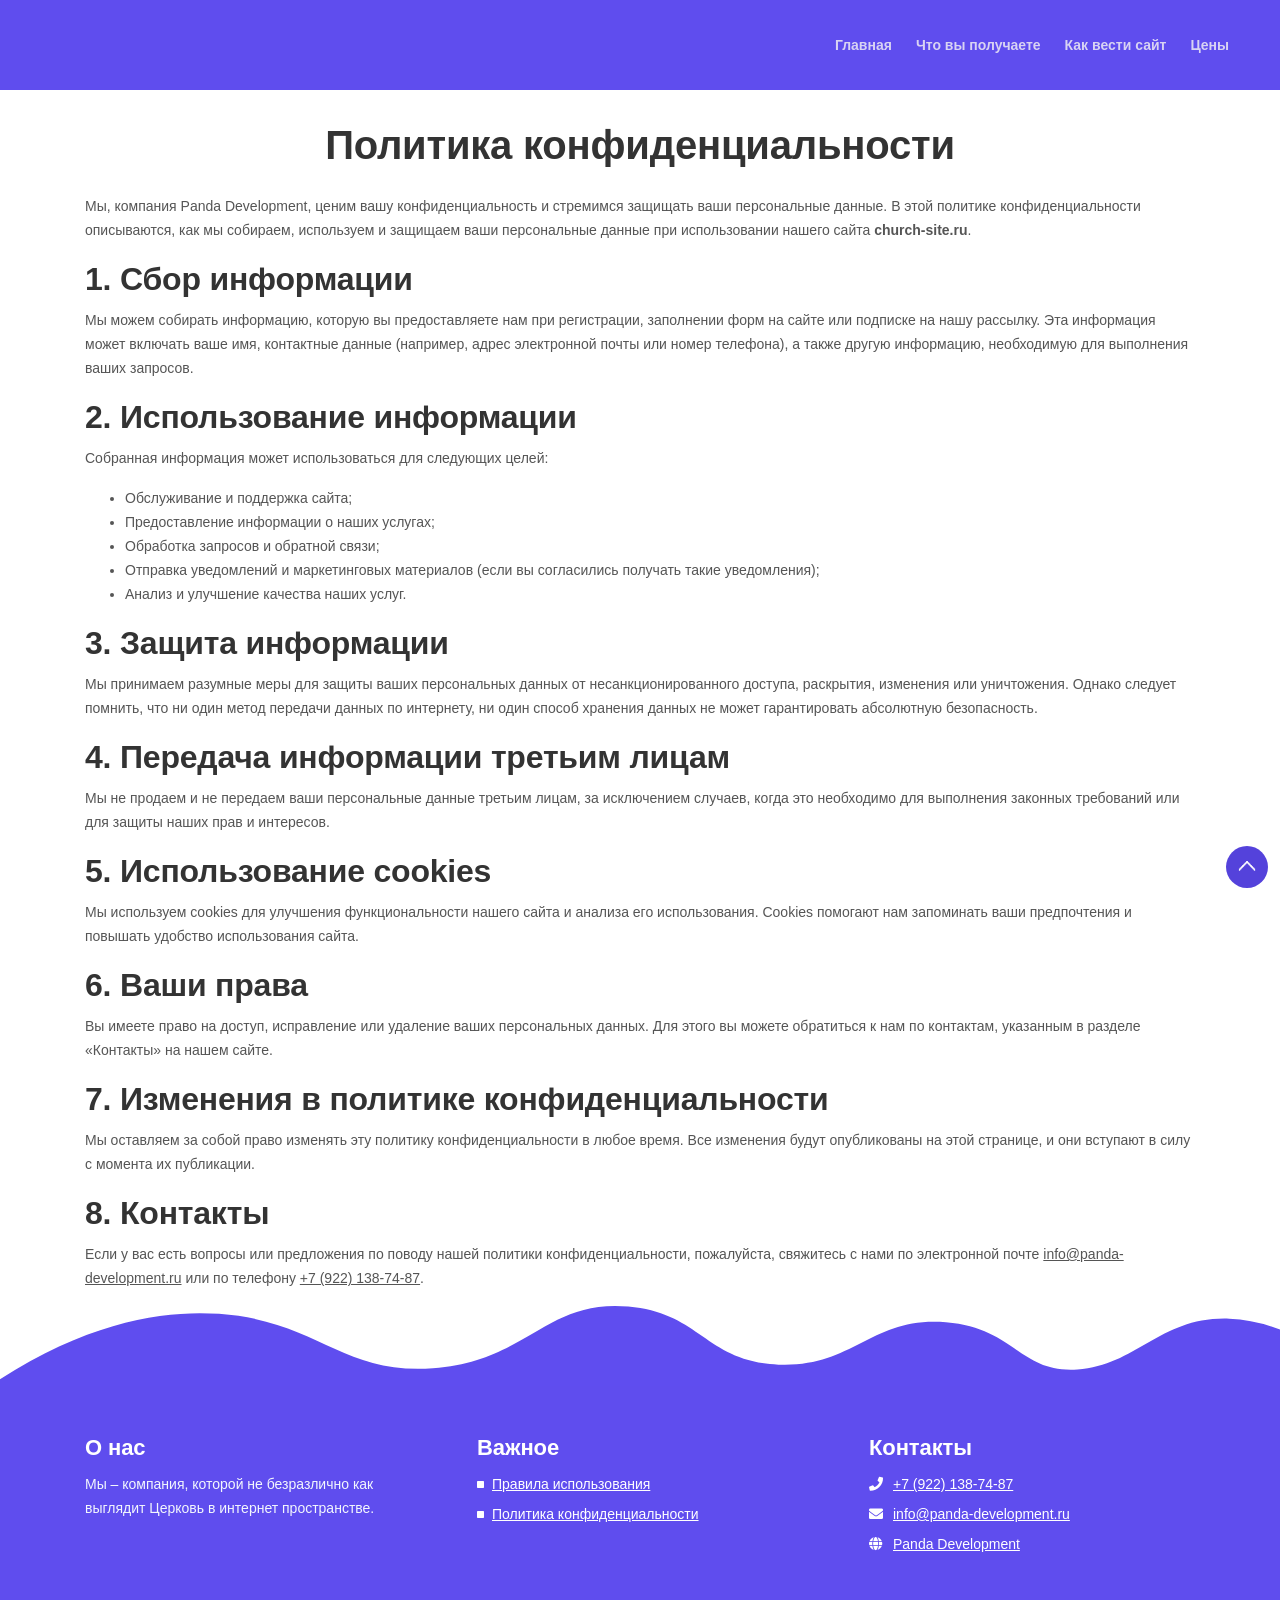
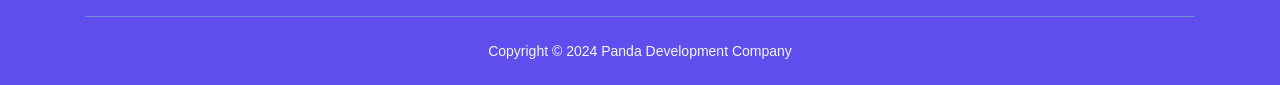
==== commit 54c3c829: "download_18_12_2024_14" ====
--- a/privacy-policy.html
+++ b/privacy-policy.html
@@ -1,40 +1,26 @@
 <!DOCTYPE html>
-<html lang="en">
+<html lang="ru">
+
 <head>
-    <meta charset="utf-8">
-    <meta name="viewport" content="width=device-width, initial-scale=1, shrink-to-fit=no">
+    <meta charset="UTF-8">
+    <meta http-equiv="X-UA-Compatible" content="IE=edge">
+    <meta name="viewport" content="width=device-width, initial-scale=1.0">
+    <title>Политика конфиденциальности | church-site.ru</title>
     
-    <!-- SEO Meta Tags -->
-    <meta name="description" content="Tivo is a HTML landing page template built with Bootstrap to help you crate engaging presentations for SaaS apps and convert visitors into users.">
-    <meta name="author" content="Inovatik">
-
-    <!-- OG Meta Tags to improve the way the post looks when you share the page on LinkedIn, Facebook, Google+ -->
-	<meta property="og:site_name" content="" /> <!-- website name -->
-	<meta property="og:site" content="" /> <!-- website link -->
-	<meta property="og:title" content=""/> <!-- title shown in the actual shared post -->
-	<meta property="og:description" content="" /> <!-- description shown in the actual shared post -->
-	<meta property="og:image" content="" /> <!-- image link, make sure it's jpg -->
-	<meta property="og:url" content="" /> <!-- where do you want your post to link to -->
-	<meta property="og:type" content="article" />
-
-    <!-- Website Title -->
-    <title>Privacy Policy - Tivo - SaaS App HTML Landing Page Template</title>
-    
-    <!-- Styles -->
-    <link href="https://fonts.googleapis.com/css?family=Open+Sans:400,400i,700&display=swap&subset=latin-ext" rel="stylesheet">
+    <link href="https://fonts.googleapis.com/css2?family=Roboto:wght@400,400i,700&display=swap&subset=latin-ext" rel="stylesheet">
     <link href="css/bootstrap.css" rel="stylesheet">
     <link href="css/fontawesome-all.css" rel="stylesheet">
     <link href="css/swiper.css" rel="stylesheet">
-	<link href="css/magnific-popup.css" rel="stylesheet">
-	<link href="css/styles.css" rel="stylesheet">
-	
-	<!-- Favicon  -->
+    <link href="css/magnific-popup.css" rel="stylesheet">
+    <link href="css/styles.css" rel="stylesheet">
+    
     <link rel="icon" href="images/favicon.png">
 </head>
+
 <body data-spy="scroll" data-target=".fixed-top">
-    
+
     <!-- Preloader -->
-	<div class="spinner-wrapper">
+    <div class="spinner-wrapper">
         <div class="spinner">
             <div class="bounce1"></div>
             <div class="bounce2"></div>
@@ -42,289 +28,126 @@
         </div>
     </div>
     <!-- end of preloader -->
-    
 
     <!-- Navigation -->
-    <nav class="navbar navbar-expand-lg navbar-dark navbar-custom fixed-top">
-        <div class="container">
+    <nav class="navbar navbar-expand-lg navbar-dark navbar-custom fixed-top" style="background-color: #5f4dee;">
+    <div class="container">
+        <!-- Mobile Menu Toggle Button -->
+        <button class="navbar-toggler" type="button" data-toggle="collapse" data-target="#navbarsExampleDefault" aria-controls="navbarsExampleDefault" aria-expanded="false" aria-label="Toggle navigation">
+            <span class="navbar-toggler-awesome fas fa-bars"></span>
+            <span class="navbar-toggler-awesome fas fa-times"></span>
+        </button>
+        <!-- end of mobile menu toggle button -->
 
-            <!-- Text Logo - Use this if you don't have a graphic logo -->
-            <!-- <a class="navbar-brand logo-text page-scroll" href="index.html">Tivo</a> -->
+        <div class="collapse navbar-collapse" id="navbarsExampleDefault">
+            <ul class="navbar-nav ml-auto">
+                <li class="nav-item">
+                    <a class="nav-link page-scroll" href="index.html#header">Главная <span class="sr-only">(current)</span></a>
+                </li>
+                <li class="nav-item">
+                    <a class="nav-link page-scroll" href="index.html#features">Что вы получаете</a>
+                </li>
+                <li class="nav-item">
+                    <a class="nav-link page-scroll" href="index.html#details">Как вести сайт</a>
+                </li>
+                <li class="nav-item">
+                    <a class="nav-link page-scroll" href="index.html#pricing">Цены</a>
+                </li>
+            </ul>
+        </div>
+    </div> <!-- end of container -->
+</nav> <!-- end of navbar -->
 
-            <!-- Image Logo -->
-            <a class="navbar-brand logo-image" href="index.html"><img src="images/logo.svg" alt="alternative"></a> 
-            
-            <!-- Mobile Menu Toggle Button -->
-            <button class="navbar-toggler" type="button" data-toggle="collapse" data-target="#navbarsExampleDefault" aria-controls="navbarsExampleDefault" aria-expanded="false" aria-label="Toggle navigation">
-                <span class="navbar-toggler-awesome fas fa-bars"></span>
-                <span class="navbar-toggler-awesome fas fa-times"></span>
-            </button>
-            <!-- end of mobile menu toggle button -->
-
-            <div class="collapse navbar-collapse" id="navbarsExampleDefault">
-                <ul class="navbar-nav ml-auto">
-                    <li class="nav-item">
-                        <a class="nav-link page-scroll" href="index.html#header">HOME <span class="sr-only">(current)</span></a>
-                    </li>
-                    <li class="nav-item">
-                        <a class="nav-link page-scroll" href="index.html#features">FEATURES</a>
-                    </li>
-                    <li class="nav-item">
-                        <a class="nav-link page-scroll" href="index.html#details">DETAILS</a>
-                    </li>
-
-                    <!-- Dropdown Menu -->          
-                    <li class="nav-item dropdown">
-                        <a class="nav-link dropdown-toggle page-scroll" href="index.html#video" id="navbarDropdown" role="button" aria-haspopup="true" aria-expanded="false">VIDEO</a>
-                        <div class="dropdown-menu" aria-labelledby="navbarDropdown">
-                            <a class="dropdown-item" href="article-details.html"><span class="item-text">ARTICLE DETAILS</span></a>
-                            <div class="dropdown-items-divide-hr"></div>
-                            <a class="dropdown-item" href="terms-conditions.html"><span class="item-text">TERMS CONDITIONS</span></a>
-                            <div class="dropdown-items-divide-hr"></div>
-                            <a class="dropdown-item" href="privacy-policy.html"><span class="item-text">PRIVACY POLICY</span></a>
-                        </div>
-                    </li>
-                    <!-- end of dropdown menu -->
-
-                    <li class="nav-item">
-                        <a class="nav-link page-scroll" href="index.html#pricing">PRICING</a>
-                    </li>
-                </ul>
-                <span class="nav-item">
-                    <a class="btn-outline-sm" href="log-in.html">LOG IN</a>
-                </span>
-            </div>
-        </div> <!-- end of container -->
-    </nav> <!-- end of navbar -->
     <!-- end of navigation -->
 
+    <!-- Page Content -->
+    <div class="container" style="margin-top: 120px;">
+        <div class="row">
+            <div class="col-12">
+                <h1 class="text-center mb-4">Политика конфиденциальности</h1>
+                <p class="p-small">Мы, компания Panda Development, ценим вашу конфиденциальность и стремимся защищать ваши персональные данные. В этой политике конфиденциальности описываются, как мы собираем, используем и защищаем ваши персональные данные при использовании нашего сайта <strong>church-site.ru</strong>.</p>
 
-    <!-- Header -->
-    <header id="header" class="ex-header">
-        <div class="container">
-            <div class="row">
-                <div class="col-md-12">
-                    <h1>Privacy Policy</h1>
-                </div> <!-- end of col -->
-            </div> <!-- end of row -->
-        </div> <!-- end of container -->
-    </header> <!-- end of ex-header -->
-    <!-- end of header -->
+                <h2>1. Сбор информации</h2>
+                <p class="p-small">Мы можем собирать информацию, которую вы предоставляете нам при регистрации, заполнении форм на сайте или подписке на нашу рассылку. Эта информация может включать ваше имя, контактные данные (например, адрес электронной почты или номер телефона), а также другую информацию, необходимую для выполнения ваших запросов.</p>
 
+                <h2>2. Использование информации</h2>
+                <p class="p-small">Собранная информация может использоваться для следующих целей:</p>
+                <ul class="p-small">
+                    <li>Обслуживание и поддержка сайта;</li>
+                    <li>Предоставление информации о наших услугах;</li>
+                    <li>Обработка запросов и обратной связи;</li>
+                    <li>Отправка уведомлений и маркетинговых материалов (если вы согласились получать такие уведомления);</li>
+                    <li>Анализ и улучшение качества наших услуг.</li>
+                </ul>
 
-    <!-- Breadcrumbs -->
-    <div class="ex-basic-1">
-        <div class="container">
-            <div class="row">
-                <div class="col-lg-12">
-                    <div class="breadcrumbs">
-                        <a href="index.html">Home</a><i class="fa fa-angle-double-right"></i><span>Privacy Policy</span>
-                    </div> <!-- end of breadcrumbs -->
-                </div> <!-- end of col -->
-            </div> <!-- end of row -->
-        </div> <!-- end of container -->
-    </div> <!-- end of ex-basic-1 -->
-    <!-- end of breadcrumbs -->
+                <h2>3. Защита информации</h2>
+                <p class="p-small">Мы принимаем разумные меры для защиты ваших персональных данных от несанкционированного доступа, раскрытия, изменения или уничтожения. Однако следует помнить, что ни один метод передачи данных по интернету, ни один способ хранения данных не может гарантировать абсолютную безопасность.</p>
 
+                <h2>4. Передача информации третьим лицам</h2>
+                <p class="p-small">Мы не продаем и не передаем ваши персональные данные третьим лицам, за исключением случаев, когда это необходимо для выполнения законных требований или для защиты наших прав и интересов.</p>
 
-    <!-- Privacy Content -->
-    <div class="ex-basic-2">
-        <div class="container">
-            <div class="row">
-                <div class="col-lg-12">
-                    <div class="text-container">
-                        <h3>Private Data We Receive And Collect</h3>
-                        <p>Tivo also automatically collects and receives certain information from your computer or mobile device, including the activities you perform on our Website, the Platforms, and the Applications, the type of hardware and software you are using (for example, your operating system or browser), and information obtained from cookies. For example, each time you visit the Website or otherwise use the Services, we automatically collect your IP address, browser and device type, access times, the web page from which you came, the regions from which you navigate the web page, and the web page(s) you access (as applicable). There is more to this section and we want to keep you informed about it.</p>
-                        <p>When you first register for a Tivo account, and when you use the Services, we collect some <a class="blue" href="#your-link">Personal Information</a> about you such as:</p>
-                        <div class="row">
-                            <div class="col-md-6">
-                                <ul class="list-unstyled li-space-lg indent">
-                                    <li class="media">
-                                        <i class="fas fa-square"></i>
-                                        <div class="media-body">The geographic area where you use your computer and mobile devices should be the same with the one of your software</div>
-                                    </li>
-                                    <li class="media">
-                                        <i class="fas fa-square"></i>
-                                        <div class="media-body">Your full name, username, and email address and other contact details should be provided in the contact forms</div>
-                                    </li>
-                                    <li class="media">
-                                        <i class="fas fa-square"></i>
-                                        <div class="media-body">A unique Tivo user ID (an alphanumeric string) which is assigned to you upon registration should always be at front</div>
-                                    </li>
-                                    <li class="media">
-                                        <i class="fas fa-square"></i>
-                                        <div class="media-body">Every system is backuped regularly and it will not fail</div>
-                                    </li>
-                                    <li class="media">
-                                        <i class="fas fa-square"></i>
-                                        <div class="media-body">Your IP Address and, when applicable, timestamp related to your consent and confirmation of consent but please make sure it does</div>
-                                    </li>
-                                    <li class="media">
-                                        <i class="fas fa-square"></i>
-                                        <div class="media-body">Other information submitted by you or your organizational representatives via various methods and practiced techniques</div>
-                                    </li>
-                                </ul>
-                            </div> <!-- end of col -->
+                <h2>5. Использование cookies</h2>
+                <p class="p-small">Мы используем cookies для улучшения функциональности нашего сайта и анализа его использования. Cookies помогают нам запоминать ваши предпочтения и повышать удобство использования сайта.</p>
 
-                            <div class="col-md-6">
-                                <ul class="list-unstyled li-space-lg indent">
-                                    <li class="media">
-                                        <i class="fas fa-square"></i>
-                                        <div class="media-body">Your billing address and any necessary other information to complete any financial transaction, and when making purchases through the Services, we may also collect your credit card or PayPal information or any other sensitive data that you consider</div>
-                                    </li>
-                                    <li class="media">
-                                        <i class="fas fa-square"></i>
-                                        <div class="media-body">User generated content (such as messages, posts, comments, pages, profiles, images, feeds or communications exchanged on the Supported Platforms that can be used)</div>
-                                    </li>
-                                    <li class="media">
-                                        <i class="fas fa-square"></i>
-                                        <div class="media-body">Images or other files that you may publish via our Services</div>
-                                    </li>
-                                    <li class="media">
-                                        <i class="fas fa-square"></i>
-                                        <div class="media-body">Information (such as messages, posts, comments, pages, profiles, images) we may receive relating to communications you send us, such as queries or comments concerning</div>
-                                    </li>
-                                </ul>
-                            </div> <!-- end of col -->
-                        </div> <!-- end of row -->
-                    </div> <!-- end of text-container-->
-                    
-                    <div class="text-container">
-                        <h3>How We Use Tivo Landing Page Data</h3>
-                        <p>Tivo Landing Page Template uses visitors' data for the following general purposes and for other specific ones that are important:</p>
-                        <ol class="li-space-lg">
-                            <li>To identify you when you login to your account so we can start or user security process for the entire session and duration</li>
-                            <li>To enable us to operate the Services and provide them to you without fear of losing precious confidential information of your users</li>
-                            <li>To verify your transactions and for purchase confirmation, billing, security, and authentication (including security tokens for communication with installed). Always take security measures like not saving passwords in your browser or writing them down</li>
-                            <li>To analyze the Website or the other Services and information about our visitors and users, including research into our user demographics and user behaviour in order to improve our content and Services</li>
-                            <li>To contact you about your account and provide customer service support, including responding to your comments and questions</li>
-                            <li>To share aggregate (non-identifiable) statistics about users of the Services to prospective advertisers and partners</li>
-                            <li>To keep you informed about the Services, features, surveys, newsletters, offers, surveys, newsletters, offers, contests and events we think you may find useful or which you have requested from us</li>
-                            <li>To sell or market Tivo Landing Page products and services to you or in other parts of the world where legislation is less restrictive</li>
-                            <li>To better understand your needs and the needs of users in the aggregate, diagnose problems, analyze trends, improve the features and usability of the Services, and better understand and market to our customers and users</li>
-                            <li>To keep the Services safe and secure for everyone using the app from administrators to regular users with limited rights</li>
-                            <li>We also use non-identifiable information gathered for statistical purposes to keep track of the number of visits to the Services with a view to introducing improvements and improving usability of the Services. We may share this type of statistical data so that our partners also understand how often people use the Services, so that they, too, may provide you with an optimal experience.</li>
-                        </ol>
-                    </div> <!-- end of text-container -->
+                <h2>6. Ваши права</h2>
+                <p class="p-small">Вы имеете право на доступ, исправление или удаление ваших персональных данных. Для этого вы можете обратиться к нам по контактам, указанным в разделе «Контакты» на нашем сайте.</p>
 
-                    <div class="text-container">
-                        <h3>Customer Content We Process For Customers</h3>
-                        <p>Tivo is a HTML landing page template tool. By its nature, Services enable our customers to promote their products and services integrate with hundreds of business applications that they already use, all in one place. Customer security is our primary focus in this document.</p>
-                        <p>Services help our customers promote their products and services, marketing and advertising; engaging audiences; scheduling and publishing messages; and analyze the results and improve the security levels in all areas of the application.</p>
-                    </div> <!-- end of text container -->
+                <h2>7. Изменения в политике конфиденциальности</h2>
+                <p class="p-small">Мы оставляем за собой право изменять эту политику конфиденциальности в любое время. Все изменения будут опубликованы на этой странице, и они вступают в силу с момента их публикации.</p>
 
-                    <div class="text-container">
-                        <h3>Consent Of Using Tivo Landing Page</h3>
-					    <p>By using any of the Services, or submitting or collecting any Personal Information via the Services, you consent to the collection, transfer, storage disclosure, and use of your Personal Information in the manner set out in this Privacy Policy. If you do not consent to the use of your Personal Information in these ways, please stop using the Services should be safe and easy to guarantee a great user experience.</p>
-                    </div> <!-- end of text-container -->
-                                       
-                    <div class="row">
-                        <div class="col-md-6">
-                            <div class="text-container last">
-                                <h3>Inquire What Data We Have</h3>
-                                <p>Tivo Landing Page uses tracking technology on the landing page, in the Applications, and in the Platforms, including mobile application identifiers and a unique Tivo user ID to help us. Recognize you across different Services, to monitor usage and web traffic routing for the Services, and to customize and improve the Services.</p>
-                                <p>By visiting Tivo or using the Services you agree to the use of cookies in your browser and HTML-based emails. You visit a website, by using any of the Services, or submitting or collecting any Personal Information via the Services, you consent and use of your <a class="blue" href="#your-link">Personal Information</a></p>
-                            </div> <!-- end of text container -->
-                        </div> <!-- end of col-->
-                        <div class="col-md-6">
+                <h2>8. Контакты</h2>
+                <p class="p-small">Если у вас есть вопросы или предложения по поводу нашей политики конфиденциальности, пожалуйста, свяжитесь с нами по электронной почте <a href="mailto:info@panda-development.ru">info@panda-development.ru</a> или по телефону <a href="tel:+79221387487">+7 (922) 138-74-87</a>.</p>
+            </div>
+        </div>
+    </div>
+    <!-- end of page content -->
 
-                            <!-- Privacy Form -->
-                            <div class="form-container">
-                                <form id="privacyForm" data-toggle="validator" data-focus="false">
-                                    <div class="form-group">
-                                        <input type="text" class="form-control-input" id="pname" required>
-                                        <label class="label-control" for="pname">Name</label>
-                                        <div class="help-block with-errors"></div>
-                                    </div>
-                                    <div class="form-group">
-                                        <input type="email" class="form-control-input" id="pemail" required>
-                                        <label class="label-control" for="pemail">Email</label>
-                                        <div class="help-block with-errors"></div>
-                                    </div>
-                                    <div class="form-group">
-                                        <select class="form-control-select" id="pselect" required>
-                                            <option class="select-option" value="" disabled selected>Select Option</option>
-                                            <option class="select-option" value="Delete data">Delete my data</option>
-                                            <option class="select-option" value="Show me data">Show me my data</option>
-                                        </select>
-                                        <div class="help-block with-errors"></div>
-                                    </div>
-                                    <div class="form-group checkbox">
-                                        <input type="checkbox" id="pterms" value="Agreed-to-Terms" required>I have read and agree to Tivo's <a href="privacy-policy.html">Privacy Policy</a> and <a href="terms-conditions.html">Terms Conditions</a>
-                                        <div class="help-block with-errors"></div>
-                                    </div>
-                                    <div class="form-group">
-                                        <button type="submit" class="form-control-submit-button">SUBMIT</button>
-                                    </div>
-                                    <div class="form-message">
-                                        <div id="pmsgSubmit" class="h3 text-center hidden"></div>
-                                    </div>
-                                </form>
-                            </div> <!-- end of form container -->
-                            <!-- end of privacy form -->
-
-                        </div> <!-- end of col--> 
-                    </div> <!-- end of row -->
-                    <a class="btn-outline-reg" href="index.html">BACK</a>
-                </div> <!-- end of col-->
-            </div> <!-- end of row -->
-        </div> <!-- end of container -->
-    </div> <!-- end of ex-basic-2 -->
-    <!-- end of privacy content -->
-
-
-    <!-- Breadcrumbs -->
-    <div class="ex-basic-1">
-        <div class="container">
-            <div class="row">
-                <div class="col-lg-12">
-                    <div class="breadcrumbs">
-                        <a href="index.html">Home</a><i class="fa fa-angle-double-right"></i><span>Privacy Policy</span>
-                    </div> <!-- end of breadcrumbs -->
-                </div> <!-- end of col -->
-            </div> <!-- end of row -->
-        </div> <!-- end of container -->
-    </div> <!-- end of ex-basic-1 -->
-    <!-- end of breadcrumbs -->
-
-    
     <!-- Footer -->
-    <svg class="ex-footer-frame" data-name="Layer 2" xmlns="http://www.w3.org/2000/svg" preserveAspectRatio="none" viewBox="0 0 1920 79"><defs><style>.cls-2{fill:#5f4def;}</style></defs><title>footer-frame</title><path class="cls-2" d="M0,72.427C143,12.138,255.5,4.577,328.644,7.943c147.721,6.8,183.881,60.242,320.83,53.737,143-6.793,167.826-68.128,293-60.9,109.095,6.3,115.68,54.364,225.251,57.319,113.58,3.064,138.8-47.711,251.189-41.8,104.012,5.474,109.713,50.4,197.369,46.572,89.549-3.91,124.375-52.563,227.622-50.155A338.646,338.646,0,0,1,1920,23.467V79.75H0V72.427Z" transform="translate(0 -0.188)"/></svg>
+    <svg class="footer-frame" data-name="Layer 2" xmlns="http://www.w3.org/2000/svg" preserveAspectRatio="none" viewBox="0 0 1920 79"><defs><style>.cls-2{fill:#5f4def;}</style></defs><title>footer-frame</title><path class="cls-2" d="M0,72.427C143,12.138,255.5,4.577,328.644,7.943c147.721,6.8,183.881,60.242,320.83,53.737,143-6.793,167.826-68.128,293-60.9,109.095,6.3,115.68,54.364,225.251,57.319,113.58,3.064,138.8-47.711,251.189-41.8,104.012,5.474,109.713,50.4,197.369,46.572,89.549-3.91,124.375-52.563,227.622-50.155A338.646,338.646,0,0,1,1920,23.467V79.75H0V72.427Z" transform="translate(0 -0.188)"/></svg>
     <div class="footer">
         <div class="container">
             <div class="row">
                 <div class="col-md-4">
                     <div class="footer-col first">
-                        <h4>About Tivo</h4>
-                        <p class="p-small">We're passionate about offering some of the best business growth services for start more words</p>
+                        <h4>О нас</h4>
+                        <p class="p-small">Мы – компания, которой не безразлично как выглядит Церковь в интернет пространстве.</p>
                     </div>
-                </div> <!-- end of col -->
+                </div>
                 <div class="col-md-4">
                     <div class="footer-col middle">
-                        <h4>Important Links</h4>
+                        <h4>Важное</h4>
                         <ul class="list-unstyled li-space-lg p-small">
                             <li class="media">
                                 <i class="fas fa-square"></i>
-                                <div class="media-body">Our business partners <a class="white" href="#your-link">startupguide.com</a></div>
+                                <div class="media-body"><a class="white" href="terms-conditions.html">Правила использования</a></div>
                             </li>
                             <li class="media">
                                 <i class="fas fa-square"></i>
-                                <div class="media-body">Read our <a class="white" href="terms-conditions.html">Terms & Conditions</a>, <a class="white" href="privacy-policy.html">Privacy Policy</a></div>
+                                <div class="media-body"> <a class="white" href="privacy-policy.html">Политика конфиденциальности</a></div>
                             </li>
                         </ul>
                     </div>
-                </div> <!-- end of col -->
+                </div>
                 <div class="col-md-4">
                     <div class="footer-col last">
-                        <h4>Contact</h4>
+                        <h4>Контакты</h4>
                         <ul class="list-unstyled li-space-lg p-small">
                             <li class="media">
-                                <i class="fas fa-map-marker-alt"></i>
-                                <div class="media-body">22 Innovative, San Francisco, CA 94043, US</div>
+                               <i class="fas fa-phone"></i>
+                                <div class="media-body">
+                                <a style="color: white;" href="tel:+79221387487">+7 (922) 138-74-87</a>
+                                </div>
                             </li>
                             <li class="media">
                                 <i class="fas fa-envelope"></i>
-                                <div class="media-body"><a class="white" href="mailto:contact@Tivo.com">contact@Tivo.com</a> <i class="fas fa-globe"></i><a class="white" href="#your-link">www.Tivo.com</a></div>
+                                <div class="media-body"><a class="white" href="mailto:info@panda-development.ru">info@panda-development.ru</a> 
+                                </div>
+                            </li>
+                            <li class="media">
+                                <i class="fas fa-globe"></i>
+                                <div class="media-body">
+                                 <a class="white" href="https://panda-development.ru">Panda Development</a>
+                              </div>
                             </li>
                         </ul>
                     </div> 
@@ -332,30 +155,26 @@
             </div> <!-- end of row -->
         </div> <!-- end of container -->
     </div> <!-- end of footer -->  
-    <!-- end of footer -->
-
 
     <!-- Copyright -->
     <div class="copyright">
         <div class="container">
             <div class="row">
                 <div class="col-lg-12">
-                    <p class="p-small">Copyright © 2020 <a href="https://inovatik.com">Template by Inovatik</a></p>
+                    <p class="p-small">Copyright © 2024 <a href="https://panda-development.ru" target="_blank">Panda Development Company</a></p>
                 </div> <!-- end of col -->
-            </div> <!-- enf of row -->
+            </div> <!-- end of row -->
         </div> <!-- end of container -->
     </div> <!-- end of copyright --> 
-    <!-- end of copyright -->
     
-    	
     <!-- Scripts -->
-    <script src="js/jquery.min.js"></script> <!-- jQuery for Bootstrap's JavaScript plugins -->
-    <script src="js/popper.min.js"></script> <!-- Popper tooltip library for Bootstrap -->
-    <script src="js/bootstrap.min.js"></script> <!-- Bootstrap framework -->
-    <script src="js/jquery.easing.min.js"></script> <!-- jQuery Easing for smooth scrolling between anchors -->
-    <script src="js/swiper.min.js"></script> <!-- Swiper for image and text sliders -->
-    <script src="js/jquery.magnific-popup.js"></script> <!-- Magnific Popup for lightboxes -->
-    <script src="js/validator.min.js"></script> <!-- Validator.js - Bootstrap plugin that validates forms -->
-    <script src="js/scripts.js"></script> <!-- Custom scripts -->
+    <script src="js/jquery.min.js"></script>
+    <script src="js/popper.min.js"></script>
+    <script src="js/bootstrap.min.js"></script>
+    <script src="js/jquery.easing.min.js"></script>
+    <script src="js/swiper.min.js"></script>
+    <script src="js/jquery.magnific-popup.js"></script>
+    <script src="js/validator.min.js"></script>
+    <script src="js/scripts.js"></script>
 </body>
-</html>+</html>
